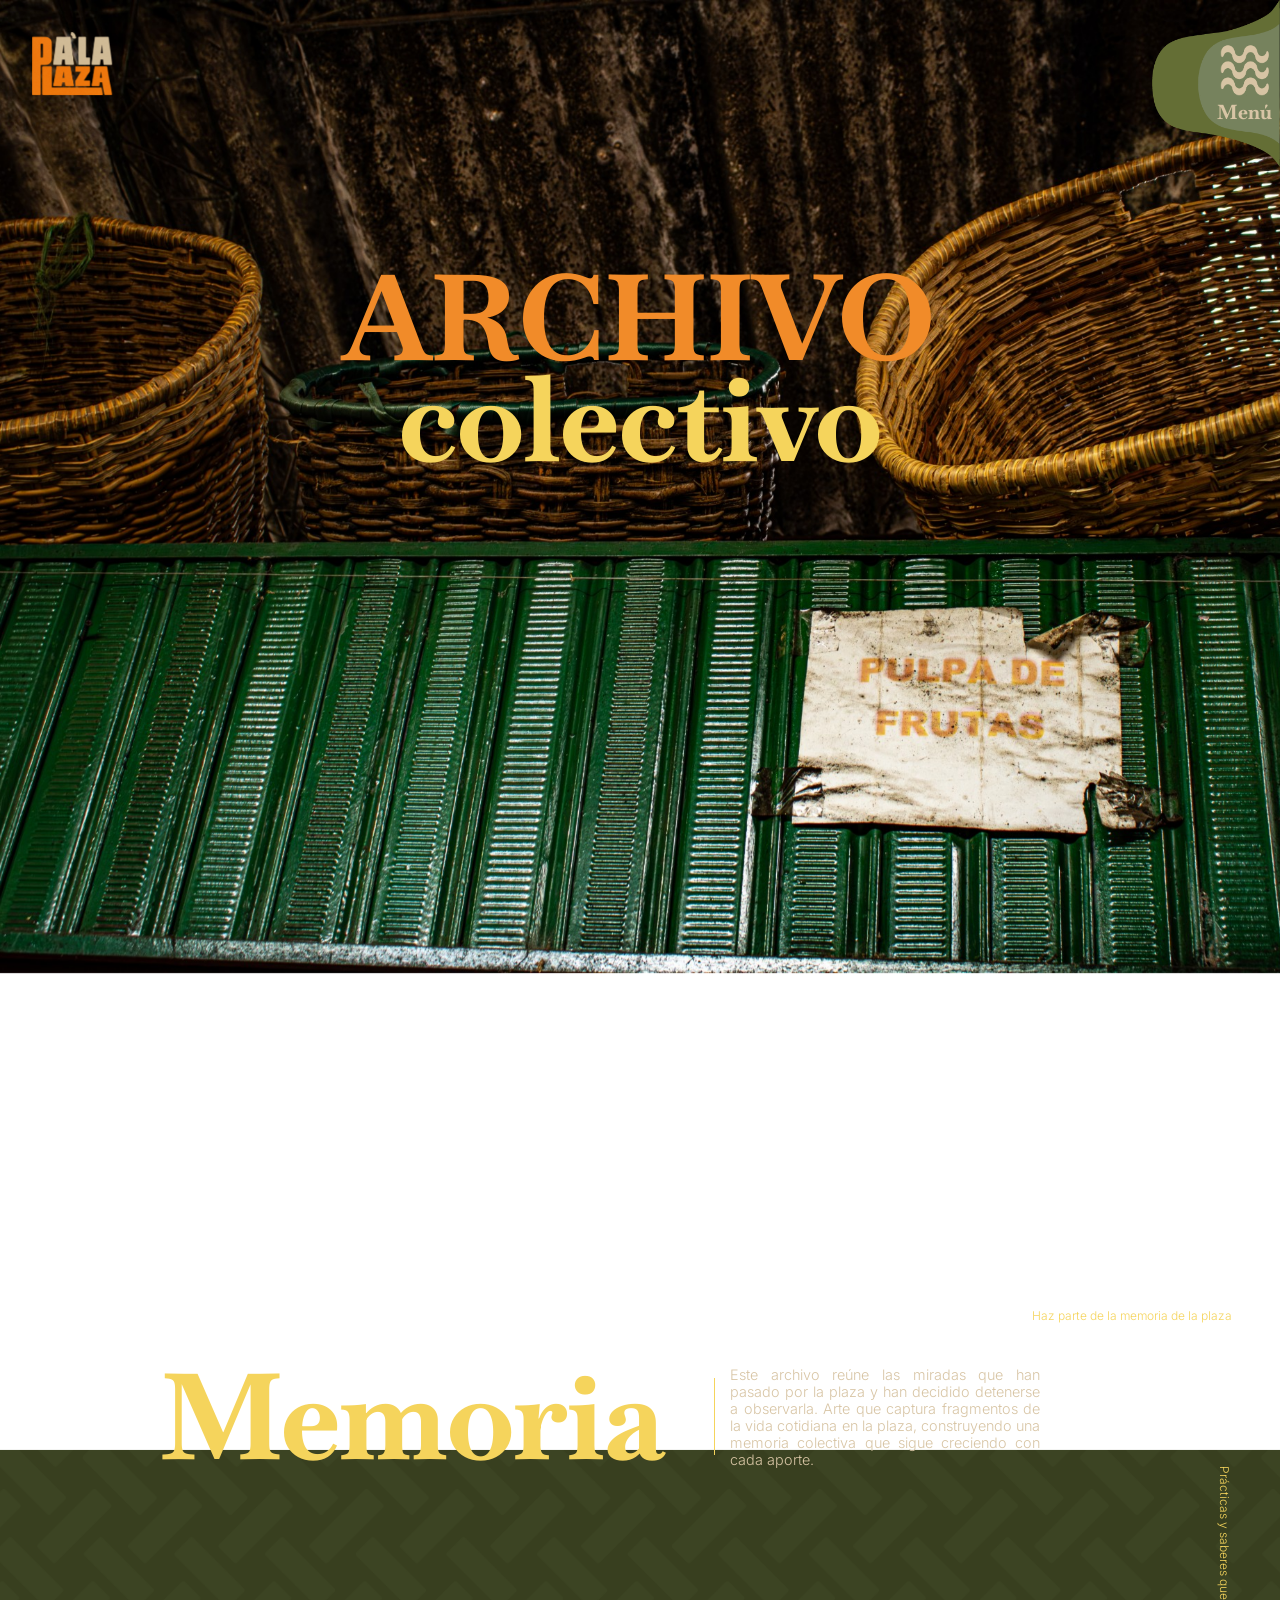
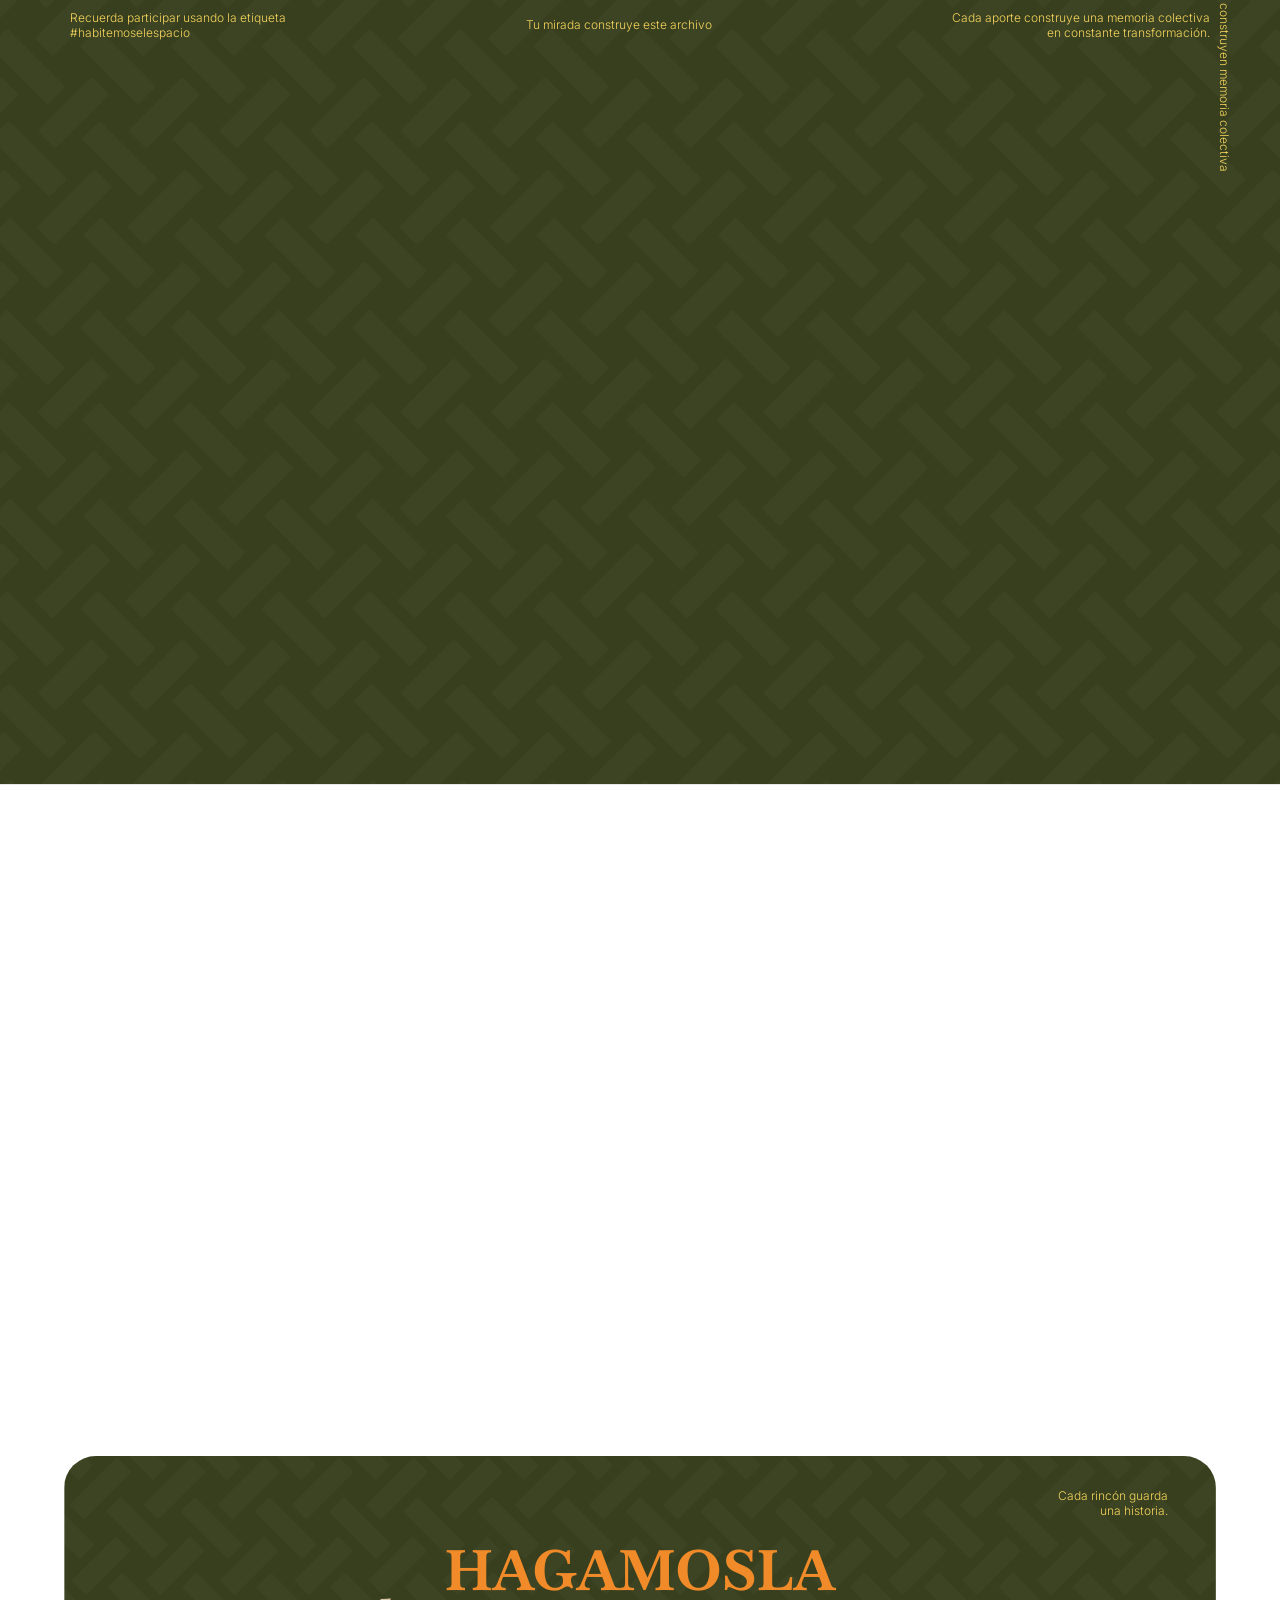
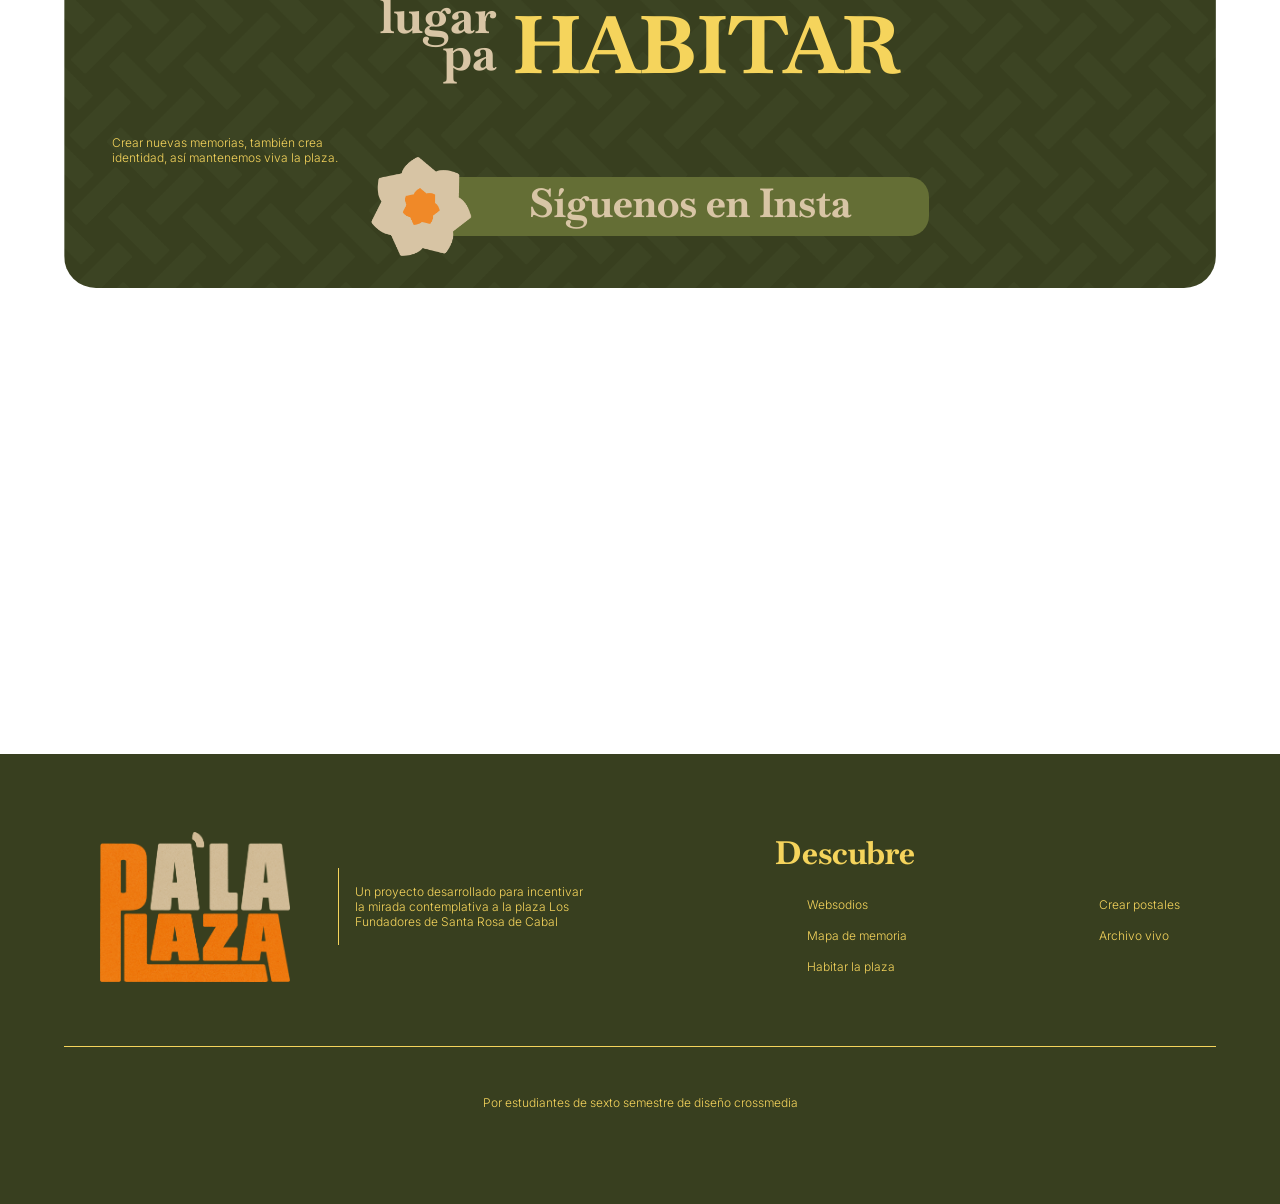
==== archivovivo.html @ c4096259 "Fead: creación interna archivo vivo. + desarrollo de css con responsive completo e interactividad de" ====
<!DOCTYPE html>
<html lang="en">
<head>
    <meta charset="UTF-8">
    <meta name="viewport" content="width=device-width, initial-scale=1.0">
    <title>Pa'la plaza</title>
    <link rel="stylesheet" href="style.css">
    <link rel="stylesheet" href="responsive.css">
</head>
<body>
    <div class="menu-container">
        <div class="menu">  <!-- Botón menu -->
            <button onclick="abrirMenu()" baskerville= "Menú">
                <div class="menu-fondo">
                    <img src="IMG/MENÚ.png" alt="">
                </div>
                <div class="menu-arriba">
                    <img src="IMG/HONDAS.png" alt="menu">
                    <span>Menú</span>
                </div>
            </button>
        </div>
        <a href="index.html" class="logo-fijo">
            <img src="IMG/LOGO.png" alt="Logo Pa'la plaza" width="80PX">
        </a>
    </div>
    <header id="header">  <!-- Oculto -->
        <a href="index.html" class="logo-fijo logo-menu">
            <img src="IMG/LOGO.png" alt="Logo Pa'la plaza" width="80px">
        </a> 
        <div class="menu">  <!-- Botón menú cerrar -->
            <button onclick="cerrarMenu()" baskerville= "Cerrar">
                <div class="menu-fondo">
                    <img src="IMG/MENÚ.png" alt="">
                </div>
                <div class="menu-arriba">
                    <img src="IMG/HONDAS.png" alt="menu">
                    <span>Cerrar</span>
                </div>
            </button>
        </div>
        <div class="contenido-menu">
            <div class="texto-apoyo-horizontal" id="xresponsive">
                <h2>Espacio vivo</h2>
                <h2>Rituales que construyen comunidad</h2>
                <h2>Lugar de encuentro</h2>
            </div>
            <div class="menu-cuerpo">
                <div class="texto-apoyo-vertical-izquierda">
                        <h2>Relaciones que van más allá de un intrecambio comercial</h2>
                </div>
                <div class="titulo-secundario">
                    <h1>Descubre</h1>
                    <div class="subtitulo-lineas">
                        <hr>
                        <h2>La plaza</h2>
                        <hr>
                    </div>
                </div>
                <div class="linea-vertical"></div>
                <div class="menu-nav">
                    <nav>
                        <ul>
                            <li><a href="websodios.html">Websodios</a></li>
                            <li><a href="mapamemoria.html">Mapa de memoria</a></li>
                            <li><a href="habitar.html">Habitar la plaza</a></li>
                            <li><a href="postales.html">Postales</a></li>
                            <li><a href="archivovivo.html">Archivo vivo</a></li>
                        </ul>
                    </nav>
                </div>
            </div>
            <div class="texto-apoyo-horizontal">
                <h2>Miradas</h2>
                <h2 id="xresponsive">Historias que habitan la plaza</h2>
                <h2>Archivo colectivo</h2>
            </div>
        </div>
        
    </header>

    <div class="hero-container-internas">
            
        <div class="parallax-intro-archivo">
            <div class="capaArchivo capaA1"></div>
            <div class="capaArchivo capaA2"></div>
            <div class="capaArchivo capaA3"></div>
            <div class="capaArchivo capaA4"></div>
        </div>
        <div class="hero">
            <section class="intro-interna">
                <div class="titulo-principal">
                    <div class="txt-principal-intro">
                        <h1 id="naranja">ARCHIVO</h1>
                    </div>
                    <div class="txt-apoyo-intro-interna">
                        <div class="txt-medio-intro-internas">
                            <h1 id="amarillo">colectivo</h1>
                        </div>
                    </div>  
                </div>
               <h2 class="centrado" id="xpc">Habitar la plaza es aprender a reconocerla,<br> explorarla y hacerla propia.</h2>
        
            </section>
        </div>
    </div>

    <section class="contenido-archivovivo">
        <div class="texto-apoyo-horizontal-der"> 
            <h2 class="alinear-der" id="xresponsive">Haz parte de la memoria de la plaza</h2>
        </div>

        <div class="texto-apoyo-vertical-derecha" id="xresponsive">
            <h2>Prácticas y saberes que construyen memoria colectiva</h2>
        </div>
        <div class="titulo-secundario" id="xpc">
            <h1>Memoria</h1>
            <div class="subtitulo-lineas">
                <hr>
                <h2>colectiva</h2>
                <hr>
            </div>

            <div class="text-intro" id="xpc">
                <p>Este archivo reúne las miradas que han pasado por la plaza y han decidido detenerse a observarla. Arte que captura fragmentos de la vida cotidiana en la plaza, construyendo una memoria colectiva que sigue creciendo con cada aporte.</p>
            </div>
        </div>

        <div class="titulo-version-horizontal-iz" id="xresponsive">
            <h1 id="amarillo">Memoria</h1>
            <div class="linea-vertical-footer"></div>
            <p>Este archivo reúne las miradas que han pasado por la plaza y han decidido detenerse a observarla. Arte que captura fragmentos de la vida cotidiana en la plaza, construyendo una memoria colectiva que sigue creciendo con cada aporte.</p>
        </div>
        
        <div class="contenedor-feed">
             <!-- Elfsight Instagram Feed | Untitled Instagram Feed -->
        <script src="https://elfsightcdn.com/platform.js" async></script>
        <div class="elfsight-app-76f5132c-d6d7-4001-a7c1-a679b89f4ffc" data-elfsight-app-lazy></div>
        </div>
       

    

        <div class="texto-apoyo-horizontal">
            <h2 class="alinear-iz" id="xresponsive">Recuerda participar usando la etiqueta<br>#habitemoselespacio</h2>
            <h2 class="alinear-centro">Tu mirada construye este archivo</h2>
            <h2 class="alinear-der" id="xresponsive">Cada aporte construye una memoria colectiva<br>en constante transformación.</h2>
        </div>
    </section>

    
    <div class="container container-cta-internas">
        <div class="capa-cta-archivo"></div>
        
        <section class="CTA">
            
                <div class="texto-apoyo-horizontal-frases-der" id="xresponsive">
                    <h2 class="alinear-der">Cada rincón guarda<br>una historia.</h2>
                </div>
                <div class="titulo-cta">
                    <div class="txt-principal">
                        <h4>HAGAMOSLA</h4>
                    </div>
                    <div class="txt-apoyo">
                        <div class="txt-apoyo-vertical">
                            <h6 class="txt-apoyo1">lugar</h6>
                            <h6 class="txt-apoyo2">pa</h6>
                        </div>
                        <div class="txt-final">
                            <h3>HABITAR</h3>
                        </div>
                    </div>
                </div>
                <div class="texto-apoyo-horizontal-frases-iz" id="xresponsive">
                    <h2 class="alinear-iz">Crear nuevas memorias, también crea<br>identidad, así mantenemos viva la plaza.</h2>
                </div>
                <a href="https://www.instagram.com/pa_la_plaza/" class="boton">
                    <img src="IMG/FLOR.png" alt="flor" width="100px">
                    <div class="txt-boton">
                        <span>Síguenos en Insta</span>
                    </div>
                </a>
            
        </section>
       <!--  <div class="frase">
            <span>“Somos una familia”</span>
        </div>  -->
    </div>
</div>
<script src="funciones.js"></script>
</body>
<footer>
    <div class="contenido-footer">
        <div class="resumen">
            <img src="IMG/LOGO.png" alt="logo pa'la plaza" width="190px">
            <div class="linea-vertical-footer"></div>
            <h2>Un proyecto desarrollado para incentivar<br>la mirada contemplativa a la plaza Los<br>Fundadores de Santa Rosa de Cabal</h2>
        </div>
        <div class="footer-nav">
            <div class="footer-nav-titulo"> Descubre</div>
            <div class="footer-nav-columnas">
                <div>
                    <a href="websodios.html">Websodios</a>
                    <a href="mapamemoria.html">Mapa de memoria</a>
                    <a href="habitar.html">Habitar la plaza</a>
                </div>
                <div>
                    <a href="postales.html">Crear postales</a>
                    <a href="archivovivo.html">Archivo vivo</a>
                </div>
            </div>
        </div>
    </div>
    <hr id="linea-footer">
    <div class="creditos">
        <h2>Por estudiantes de sexto semestre de diseño crossmedia</h2>
    </div>
</footer>
</html>
---- style.css ----
@import url('https://fonts.googleapis.com/css2?family=Baskervville:ital,wght@0,400..700;1,400..700&display=swap');
@import url('https://fonts.googleapis.com/css2?family=Inter:ital,opsz,wght@0,14..32,100..900;1,14..32,100..900&display=swap');
* {
  box-sizing: border-box;
    margin: 0;
  padding: 0;
}
html, body {
  min-height: 100%;
  width: 100%;
  overflow-x: hidden;
}
img {
  max-width: 100%;
  height: auto;
  display: block;
}
:root{
    /*paleta colores*/
    --verde-pino: #1e3a25;
    --verde-militar: #383f1f;
    --verde-oliva-oscuro: #646e35;
    --verde-oliva-medio: #76825d;
    --verde-oliva-claro: #8d9e6e;
    --cafe: #6c3f2f;
    --crema: #d8c5a5;
    --blanco-hueso: #f1f0ec;
    --amarillo: #f5d45c;
    --naranja: #f18b29;
    --blanco: #ffffff;
    /*colores textos*/
    --color-texto-parrafos: var(--crema);
    --color-texto-apoyo: var(--amarillo);
    --color-texto-frases: var(--crema);
    --color-titulo-principales: var(--amarillo);
    --color-titulo-acento1: var(--naranja);
    --color-titulo-acento2: var(--amarillo);
    --color-titulo-acento3: var(--crema);
    /*colores fondos*/
    --fondo1: var(--verde-militar);
    --fondo2: var(--verde-oliva-oscuro);
    /*tamaño fuentes*/
    --tamaño-xxs:0.75rem; /*12*/
    --tamaño-xs:0.9rem; /*16*/
    --tamaño-s: 2.5rem; /*40*/
    --tamaño-m: 3rem;/*48*/
    --tamaño-l: 3.5rem; /**64*/
    --tamaño-xl: 5rem;/*80*/
    --tamaño-xxl: 7.5rem; /*120*/

    --tamaño-titulos-principales: var(--tamaño-xxl);
    --tamaño-titulos-acento1: var(--tamaño-xl);
    --tamaño-titulos-acento2: var(--tamaño-l);
    --tamaño-titulos-acento3: var(--tamaño-m);
    --tamaño-parrafos: var(--tamaño-xs);
    --tamaño-texto-apoyo: var(--tamaño-xxs);
    --tamaño-botones: var(--tamaño-s);
    --tamaño-menu: var(--tamaño-l);
    --tamaño-frases: var(--tamaño-xl);

    /*tamaño bordes*/
    --borde-s: 10px ;
    --borde-m: 20px ;
    --borde-l: 40px ;

    --fuente-titulos: baskervville, serif;
    --fuente-secundarios:inter, sans-serif;
    --fuente-parrafos: inter, sans-serif;

    --espaciado-texto-apoyo: 15%;
}

/* DISEÑO BOTON MENÚ*/
.menu {
  position: fixed;
  top:0;
  right: 0;
  z-index: 900;
  display: flex;
  justify-content: left;
}

.menu-arriba {
  display: flex;
  flex-direction: column;
  justify-content: center;
  align-items: center;
  position: absolute;
  z-index: 10;
  position: absolute;
  top: 50%;
  left: 50%;
  transform: translate(-5%, -48%);
}
.menu-arriba img{
  width: 75%;
  height: auto;
  margin-bottom: 4px; 
}
span{
  font-family: var(--fuente-titulos);
  font-weight: bold;
  font-size: 1.25rem;
  color: var(--crema);
}

.menu button {
  position: relative; 
  display: inline-block;
  padding: 0;
  border: none;
  background: none;
  cursor: pointer;
}

.menu-fondo img {
  display: block;
  width: 8rem; 
  height: auto;
}

/*diseño tipografías*/
h1{
  font-family: var(--fuente-titulos);
  font-size: var(--tamaño-titulos-principales);
}
h2{
  font-family: var(--fuente-parrafos);
  font-size: var(--tamaño-texto-apoyo);
  letter-spacing: var(--espaciado-texto-apoyo);
  font-weight: 300;
  color:var(--amarillo);
}
h3{
  font-family: var(--fuente-titulos);
  font-size: var(--tamaño-titulos-acento1);
  color: var(--color-titulo-acento2);
}
h4{
  font-family: var(--fuente-titulos);
  font-size: var(--tamaño-titulos-acento2);
  color: var(--color-titulo-acento2);
}
h5{
  font-family: var(--fuente-titulos);
  font-size: var(--tamaño-titulos-acento2);
  color: var(--color-titulo-acento3);
}
h6{
  font-family: var(--fuente-titulos);
  font-size: var(--tamaño-titulos-acento3);
  color: var(--color-titulo-acento3);
}
p{
  font-family: var(--fuente-parrafos);
  font-size: var(--tamaño-parrafos);
  color: var(--color-texto-parrafos);
  font-weight: 300;
  text-align: justify;
}

/*DISEÑÓ contenido menú*/

.contenido-menu{
  display: flex;
  flex-direction: column; 
  height: 100vh;
  justify-content: space-between;
  background-image: url(IMG/FONDOMENÚ.png);
  background-size: cover;
  background-position: center;

}

.texto-apoyo-horizontal{
    display: flex;
    flex-direction: row;
    justify-content: space-evenly;
    align-items: center;
    text-align: center;
    padding: 3rem 1rem;
    font-family: var(--fuente-parrafos);
    font-size: var(--tamaño-texto-apoyo);
    letter-spacing: var(--espaciado-texto-apoyo);
    color:var(--amarillo);
    height: 15%;
    gap: 15rem;
}
.menu-cuerpo{
  display: flex;
  flex-direction: row;
  align-items: center;
  margin-left: 6rem;
  height: 70%;

}
.texto-apoyo-vertical-izquierda{
  position: absolute; 
  left: 3rem;
  top: 50%;
  transform: rotate(-90deg) translate(-70%, 0);
  transform-origin: left top;
  white-space: nowrap;
  gap: 6rem;
  display: flex;
  flex-direction: row;
} 

.titulo-secundario{
  display: flex;
  flex-direction: column;
  align-items: center;
  gap: 1rem;
  margin: 0 6rem;
}
.titulo-secundario h1{
  color: var(--color-titulo-acento1);
}
.subtitulo-lineas{
  display: flex;
  flex-direction: row;
  align-items: center;
  gap: 1rem;
}
hr{
  border: none;
  border-top: 0.5px solid var(--amarillo);
   width: 50px;
}
.linea-vertical {
  width: 0.5px;
  height: 55vh;
  background-color: var(--amarillo);
}
.menu-nav{
  display: flex;
  flex-direction: column;
}
.menu-nav a{
  font-family: var(--fuente-titulos);
  font-size: var(--tamaño-menu);
  color: var(--color-titulo-acento3);
  text-decoration: none;
  list-style: none;
  font-weight: bold;
 display: flex;
  gap: 2rem;
  margin-left: 2rem;
}
.menu-nav ul{
  list-style: none;
  padding-left: 0;
}

header {
  position: fixed; 
  top: 0;
  left: 0;
  width: 100%;
  height: 100vh;

  opacity: 0;
  pointer-events: none; 

  transition: opacity 0.4s ease;
  z-index: 1000;
}
header.abierto {
  opacity: 1;
  pointer-events: auto;
}


/*Diseño intro*/
.hero-container{
  position: relative;
  overflow: hidden;
  height: 250vh;
  padding-bottom: 30rem;
}

.hero {
  position: relative;
  z-index: 10;
}
.intro{
  z-index: 10;
}

.hero-intro {
  display: flex;
  flex-direction: column;
  justify-content: center;
  align-items: center;
  gap: 2rem;
  margin-top: 13rem;
  
}
.intro{
  display: flex;
  flex-direction: column;
  align-items: center;
  justify-content: center;
  background-image: url(IMG/FONDO-INTRO.png);
  background-size: cover;
  background-repeat: no-repeat;
  position: relative;
  width: 58%;
  height: 97vh;
  margin-left: auto;
  margin-top: 18rem;
  margin-right: 0;
  gap: 1rem;
  padding-top: 6rem;
  z-index: 20;
}
.titulo-secundario h1{
  color: var(--color-titulo-acento2);
}
.titulo-secundario{
  display: flex;
  flex-direction: column;
  align-items: center;
  gap: 2rem;

}
.text-intro{
  padding: 2rem 11rem;
}


/*Diseño historia*/
.historia{
  display: flex;
  flex-direction: row;
  background-image: url(IMG/FONDO-DEGRADADO.png);
  background-size: cover;
  background-position: center;
  height: 120vh;
  position: relative;
  margin-top: -325px;
  justify-content: center;
  align-items: center;
  z-index: 50;
}
.apartado-imagen{
  display: flex;
  flex-direction: row;
  align-items: center;
  justify-content: center;
  gap: 2rem;
  width: 40%;
  padding: 1rem;
}
.texto-apoyo-vertical-izquierda-historia{
  position: absolute; 
  left: 3rem;
  top: 40%;
  transform: rotate(-90deg) translate(-70%, 0);
  transform-origin: left top;
  white-space: nowrap;
  gap: 10rem;
  display: flex;
  flex-direction: row;
} 
.imagen-texto{
  display: flex;
  flex-direction: column;
  align-items: center;
  justify-content: center;
}
.alinear-iz{
  text-align: left;

}
.alinear-der{
  text-align: right;

}
.img_scroll img{
  margin-top: 5rem;
  border-radius: var(--borde-s);
}
.apartado-historia{
  display: flex;
  flex-direction: column;
  align-items: center;
  justify-content: center;
  gap: 3rem;
  width: 50%;
  padding:  2rem;
}
.titulo-secundario-historia{
  display: flex;
  flex-direction: column;
  align-items: center;
  gap: 0.5rem;
}
.titulo-secundario-historia h1{
  color: var(--color-titulo-acento2);
}
.text-historia{
  padding: 0 3rem;
}

/*diseño cierre cta*/

.container{
  display: flex;
  flex-direction: column;
  width: 100%;
  height: 180vh;
  justify-content: center;
  align-items: center;
  gap: 6rem;
  position: relative; 
  margin-top: -240px;
  background-repeat: no-repeat;
  position: relative;
  overflow: hidden;
}

.frase{
  display: flex;
  justify-content: center; 
  position: absolute;
  left: 0;
  top: 26%;
  background-color: rgba(100, 110, 53, 0.56);
  width: 60%;
  height: 8%;
  border-radius: 0  var(--borde-m) var(--borde-m) 0;
  z-index: 10;
}
.frase span{
  font-family: var(--fuente-titulos);
  font-size: var(--tamaño-frases);
  color: var(--color-texto-frases);
}


.CTA {
    display: flex;
    flex-direction: column;
    align-items: center;
    background-image: url(IMG/FONO-CTA.png);
    border-radius: 2rem;
    background-size: cover;
    width: 90%;
    height: 48vh;
    margin-top: 20%;
    z-index: 10;
    background-position-y: 87%;
}

.titulo-cta{
  display: flex;
  flex-direction: column;
  justify-content: center;
  align-items: center;
  position: relative;
  top: 1rem;
}
.txt-principal h4{
  display: flex;
  justify-content: center;
  color: var(--color-titulo-acento1);
}
.txt-apoyo{
  display: flex;
  flex-direction: row;
  justify-content: center;
 align-items: center;
  gap: 1rem;
  position: relative;
  top: -2rem;
  height: 9rem; 
}
.txt-apoyo-vertical{
  display: flex;
  justify-content: center;
  flex-direction: column;
  align-items: flex-end;
  position: relative;
}
.txt-apoyo1 {
  position: relative;
}

.txt-apoyo2 {
  position: relative;
  top: -25px; 
}
.txt-final {
  position: relative;
  top: -2px; 
}

.texto-apoyo-horizontal-frases-iz {
    display: flex;
    align-items: center;
    height: auto;
    width: 100%;
    padding: 0rem 3rem 2rem 3rem;
}
.texto-apoyo-horizontal-frases-der {
    display: flex;
    align-items: center;
    justify-content: flex-end;
    height: auto;
    width: 100%;
    padding: 2rem 3rem 0rem 3rem;
}
.txt-boton{
  
  display: flex;
  justify-content: center;
  align-items: baseline;
  flex-direction: row;
  background-color: var(--verde-oliva-oscuro);
  width: 53vh;
  height: 60%;
  border-radius: 0  var(--borde-m) var(--borde-m) 0;
}
.boton {
    display: flex;
    justify-content: center;
    align-items: center;
    flex-direction: row;
    transform: translateY(-2.5rem);
    text-decoration: none;
}
.boton img{
  transform: translateX(1.2rem);
  z-index: 99;
}
.boton span{
  font-family: var(--fuente-titulos);
  font-size: var(--tamaño-botones);
  color: var(--color-texto-frases);

}

/*Diseño footer*/

footer{
  background-color: var(--verde-militar);
  display: flex;
  flex-direction: column;
  align-items: center;
  justify-content: center;
  width: 100%;
  height: 50vh;
  gap: 2rem;
}
.contenido-footer{
  display: flex;
  flex-direction: row;
  justify-content: space-between;
  gap: 12rem;
 margin: 2rem 4rem 2rem 4rem;
}
.resumen{
  display: flex;
  flex-direction: row;
  align-items: center;
  justify-content: flex-start;
}
.linea-vertical-footer{
  width: 1px;
  height: 77px;
  background-color: var(--amarillo);
  margin: 0px 1rem 0rem 3rem;
}
.footer-nav{
  display: flex;
  flex-direction: column;
  gap: 1rem;
  justify-content: flex-start;
}
.footer-nav-titulo{
  font-family: var(--fuente-titulos);
  font-size: 2rem;
  font-weight: 700;
  color: var(--color-titulo-principales);
}

.footer-nav-columnas{
  display: flex;
  flex-direction: row;
  gap: 12rem;
  margin-left: 2rem;
}
.footer-nav-columnas div{
  display: flex;
  flex-direction: column;
  gap: 2 rem ;
}
.footer-nav-columnas div a{
  font-family: var(--fuente-parrafos);
  font-size: var(--tamaño-texto-apoyo);
  letter-spacing: var(--espaciado-texto-apoyo);
  font-weight: 300;
  color:var(--amarillo);
  text-decoration: none;
  list-style: none;
  gap: 1rem;
  padding: 0.5rem 0;
}
#linea-footer{
  border: none;
  border-top: 0.5px solid var(--amarillo);
   width: 90%;
}
.creditos{
  margin: 1rem 0px 3rem;
}

/* PARALLAX */
.parallax{
  position: absolute;
  inset: 0;
  height: 120%;
  z-index: 1;
}

.capa{
  position: absolute;
  top: 0;
  width: 100%;
  height: 100%;
  background-size: 130%;
  background-position: 65% 50%;
  background-repeat: no-repeat;
  will-change: transform;
}


.capa1{
  background-image:url(IMG/fondoParallax.jpg);

  z-index: 1;
}


.capa2{
  background-image:url(IMG/IMG-1.2.png);
  z-index: 2;
}

/* CAPA CERCANA */
.capa3{
  background-image:url(IMG/IMG-1.3.png);
  z-index: 3;
}
/*.capa4{
  background-image:url(IMG/IMG-1.1.png);
  z-index: 4;
}*/

/*parallax 2*/

.capa-cta{
  position: absolute;
  inset: 0;
  bottom: -50%; /*movimiento para arriba*/
  /*top: -30%; movimiento para abajo*/
 background-image: url(IMG/plaza.jpg);
  background-size: 150%;
  /*background-position: 55% 50%; movimiento para abajo*/
  background-position: 52% 69%; /*movimiento para arriba*/
  background-repeat: no-repeat;
  z-index: 1;
  will-change: transform;
}

/* Responsive adjustments 
@media (max-width: 980px) {
  .hero-container { min-height: 200vh; }
  .hero-intro { margin-top: 8rem; gap: 1.5rem; }
  .intro { width: min(95%, 800px); margin-top: 14rem; padding-top: 4rem; }
  .text-intro { padding: 2rem 2rem; }
  .texto-apoyo-horizontal { flex-wrap: wrap; gap: 1.5rem; padding: 2rem 1rem; }
  .historia { flex-direction: column; height: auto; margin-top: 2rem; padding: 2rem 1rem; }
  .apartado-imagen, .apartado-historia { width: 100%; }
  .frase { width: 90%; top: 20%; left: 5%; }
  .CTA { height: auto; padding: 6rem 2rem; margin-top: 18rem; }
}

@media (max-width: 680px) {
  .hero-intro img { width: 220px; }
  .titulo-secundario h1 { font-size: 3rem; }
  .texto-apoyo-horizontal,
  .texto-apoyo-horizontal-frases-iz,
  .texto-apoyo-horizontal-frases-der { flex-direction: column; align-items: center; text-align: center; gap: 1rem; }
  .texto-apoyo-horizontal { padding: 1.5rem 1rem; }
  .frase { width: 95%; top: 18%; left: 2.5%; }
  .boton { flex-direction: column; gap: 1rem; }
  .txt-boton { width: 100%; max-width: 340px; height: auto; padding: 1rem; }
  .footer-nav-columnas { flex-direction: column; gap: 2rem; margin-left: 0; }
  .contenido-footer { flex-direction: column; gap: 2rem; margin: 2rem 1rem; }
}*/

/*--------------------------------------------------------------------
style-interna webssodios*/

.menu-container{
  position: fixed;
  z-index: 900;
  display: flex;
  justify-content: space-between;
}
.logo-fijo{
  margin: 2rem;
}
.logo-menu{
  position: fixed;
  z-index: 1100;
}
.hero-container-internas{
   position: relative;
  overflow: hidden;
  height: 140vh;
}

.intro-internaw {
  display: flex;
  flex-direction: column;
  justify-content: center;
  align-items: center;
  margin-top: 15rem;
  transform:translateX(-18%);
}

.titulo-principal{
  display: flex;
  flex-direction: column;
}
.txt-principal-intro h1{ 
  color: var(--color-titulo-principales);
}
.txt-apoyo-intro{
   position: relative;
  display: flex;
  flex-direction: row;
  justify-content: center;
  align-items: center;
  gap: 1rem;
  transform: translateY(-54px);
  margin-left: 7%;
  margin-bottom: -2%;
}
.txt-rotado-vertical-intro{
  position: absolute;
  transform: rotate(-90deg);
  left: -60px;
  top: 31%;
  transform-origin: center;
}
.txt-medio-intro h1{
  display: flex;
  justify-content: center;
  color: var(--color-titulo-acento1);
}
.txt-apoyo-iz-intro{
  display: flex;
  flex-direction: column;
  align-items: flex-start;
  justify-content: center;
}
.txt-apoyo-iz-intro h6{
  left: -0.8rem;
  transform: translatey(12px);
}
.txt-apoyo-iz-intro h5{
  color: var(--color-titulo-acento2);
}

/* contenido websodios*/
.websodios{
  display: flex;
  flex-direction: column;
  justify-content: center;
  background-image: url(IMG/FONDO-LINEA.png);
  background-position: 0 50%;
  height: 100vh;
  position: relative;
   z-index: 800;
}
.titulo-version-horizontal{
  display: flex;
  flex-direction: row;
  align-items: center;
  margin: 2rem 10rem;
  justify-content: center;
}
.titulo-version-horizontal h1{
color: var(--color-titulo-principales);
}
.color-web {
  color: var(--color-titulo-acento3);
  font-family: var(--fuente-titulos);
  font-size: var(--tamaño-titulos-principales); 
}
/*contenedor de websodios*/

.contenedor-videos{
  display: flex;
  flex-direction: row;
  overflow-x: auto;
  overflow-y: hidden;
  gap: 2rem;
  padding: 1rem 4rem;
  margin-left: 4rem;
  scroll-snap-type: x mandatory;
  scrollbar-width: none;
  scroll-behavior: smooth;
  
}
video{
  display:flex;
  width: 400px;
  width: 100%;
  display: block;
}
.episodio{
  height: 24rem;
  width: auto;
  display: flex;
  flex-direction: row;
  position: relative;
  overflow: hidden;
  width: fit-content;
  position: relative;

  flex: 0 0 48%;

  overflow: hidden;

  scroll-snap-align: start;

  border-radius: var(--borde-s);
  transition: transform 0.4s ease;
}
.episodio:hover{
  transform: scale(1.02);
}

.info-episodio-icon{
  width: 45px;
  height: auto;
  position: absolute;
  top: 10px;
  left: -3px;
  z-index: 10;
  display: flex;
  justify-content: center;
  align-items: center;
}

.icono-info{
  font-size: var(--tamaño-l);
  cursor: pointer;
}

/* PANEL OCULTO */
.info-episodio{
  position: absolute;
  inset: 0;

  display: flex;
  flex-direction: column;
  justify-content: center;
  align-items: center;

  background-image: url(IMG/FONDOMENÚ.png);
  background-position: center;
  width: 90%;

  opacity: 0;
  transition: opacity 0.4s ease;

  padding: 0rem 2rem;
}
.info-episodio h6{
 display: flex;
  margin: 1rem 0; 
  transform: translateY(20%);
}
.info-episodio .texto-apoyo-horizontal{
 transform: translateY(10%); 
}
.texto-intro-websodios{
  display: flex;
  margin: 3rem 2rem 0rem;
}

/* APARECE AL HACER HOVER */
.info-episodio-icon:hover + .info-episodio{
  opacity: 1;
}

/*Parallax intro*/
.parallax-intro-websodios{
  position: absolute;
  inset: 0;
  height: 100%;
  z-index: 1;
}
.capaw{
  position: absolute;
  left: -10;
  width: 100%;
  height: 130%;
  background-size: 135%;
  background-position: 20% 60%;
  background-repeat: no-repeat;
  will-change: transform;
}
.capaw1{
  background-image: url(IMG/INTROW.jpg);
  z-index: 1;
}
.capaw2{
  background-image: url(IMG/Bolsa.png);
  z-index: 2;
}
.capaw3{
  background-image: url(IMG/Señal.png);
  z-index: 3;
}
.capaw4{
  background-image: url(IMG/Persona.png);
  z-index: 4;
}

/*parallax cta*/

.capa-cta-websodios{
  position: absolute;
  inset: 0;
  bottom: -50%; /*movimiento para arriba*/
  /*top: -30%; movimiento para abajo*/
  background-image: url(IMG/CTA2.jpg);
  background-size: 150%;
  /*background-position: 55% 50%; movimiento para abajo*/
  background-position: 34% 63%; /*movimiento para arriba*/
  background-repeat: no-repeat;
  z-index: 1;
  will-change: transform;
}

/*css interna mapa de memoria*/

.intro-interna{
  display: flex;
  flex-direction: column;
  justify-content: center;
  align-items: center;
  margin-top: 15rem;
}
.txt-apoyo-iz-intro h3{
  color: var(--color-titulo-acento3);

}
.txt-principal-intro{
    gap: 1rem;
    align-items: baseline;
}
#naranja{
   color: var(--color-titulo-acento1);
}
#amarillo{
  color: var(--color-titulo-acento2);
}
.txt-apoyo-intro-interna{
   position: relative;
  display: flex;
  flex-direction: row;
  justify-content: center;
  align-items: center;
  gap: 1rem;
  transform: translateY(-54px);
  margin-bottom: -2%;
}
#centrado{
  text-align: center;
}

.txt-medio-intro-internas{
  display: flex;
 justify-content: center;
}
/*contenido mapa*/
.mapa{
  display: flex;
  flex-direction: column;
  height: 130vh;
  position: relative;
  align-items: center;
   background-image: url(IMG/FONDOMENÚ.png);
   background-position: center;
   background-repeat: no-repeat;
   background-size: 130%;
   z-index: 100;
}
.texto-apoyo-horizontal-der{
  display: flex;
  align-items: center;
  justify-content: flex-end;
  width: 100%;
  padding: 3rem 3rem 1rem;
  }
  .texto-apoyo-horizontal-iz{
  display: flex;
  align-items: center;
  justify-content: flex-start;
  width: 100%;
  padding: 0rem 3rem 3rem;
  position: relative;
  }


.texto-apoyo-vertical-derecha{
  position: absolute;
  top: 32rem;
  right: 3rem;
  transform: rotate(90deg);
  transform-origin: top right;
  white-space: nowrap;
  display: flex;
  justify-content: center;
  align-items: center;
} 
.titulo-version-horizontal-iz h1{
  color: var(--color-titulo-acento1);
}
.titulo-version-horizontal-iz {
    display: flex;
    flex-direction: row;
    align-items: center;
    width: 100%;
    padding: 0rem 15rem 0rem 10rem;
    margin: 0rem;
    position: relative;
}
.img-mapa{
  margin-top: 2rem;
  width: 600px;
  height: auto;
  display: flex;
  justify-content: center;
}
.convenciones{
  display: flex;
  flex-direction: column;
  justify-content: flex-end;
  gap: 1rem;
  align-items: end;
  width: 100%;
  margin-right: 6rem;
  position: relative;
  transform: translateY(42px);
}
.convenciones-1{
  display: flex;
  flex-direction: row;
  align-items: center;
  justify-content: end;
  gap: 1rem;
}

/*puntos del mapa*/
.puntos-mapa{
  margin-top: 2rem;
  position: absolute;
 transition: transform 0.4s ease;
}

.punto{
  position: absolute;
  top: 14rem;
  left: -25rem;
}

/* BOTÓN GENERAL */
.icono-boton{
  position: absolute;
  width: 25px;
  z-index: 20;
  display: block;
  transition: transform 1s linear;
}
.icono-boton:hover{
  -webkit-transform: rotate(360deg);
  transform: rotate(360deg);
}
.puntos-mapa.mapa--card-open .icono-boton {
  opacity: 0;
  visibility: hidden;
  pointer-events: none;
}
.foto-mapa-1{
  top: 23.5rem;
  left: 28.5rem;
}
.foto-mapa-2{
  top: 26rem;
  left: 29.9rem;
}
.foto-mapa-3{
  top: 15.5rem;
  left: 34.5rem;
}
.foto-mapa-4{
  top: 24rem;
  left: 31rem;
}
.foto-mapa-5{
  top: 5.8rem;
  left: 37.5rem;
}
.foto-mapa-6{
  top: 2.8rem;
  left: 40.5rem;
}
.foto-mapa-7{
  top: 16.9rem;
  left: 27rem;
}
.foto-mapa-8{
  top: 17.8rem;
  left: 33.5rem;
}
.foto-mapa-9{
  top: 20rem;
  left: 28.5rem;
}
.foto-mapa-10{
  top: 16.9rem;
  left: 8.5rem;
}
.foto-mapa-11{
  top: 18.8rem;
  left: 11rem;
}
.foto-mapa-12{
  top: 17.8rem;
  left: 31rem;
}
.foto-mapa-13{
  top: 5.4rem;
  left: 23rem;
}
.foto-mapa-14{
 top: 5.4rem;
  left: 27rem;
}
.foto-mapa-15{
  top: 17.8rem;
  left: 23rem;
}
.foto-mapa-16{
  top: 13rem;
  left: 37.5rem;
}
.foto-mapa-17{
  top: 20.5rem;
  left: 34.5rem;
}
.foto-mapa-18{
  top: 26.5rem;
  left: 23rem;
}
.foto-mapa-19{
  top: 19rem;
  left: 43rem;
}
.foto-mapa-a{
  top: 15.5rem;
  left: 37.5rem;
}

.foto-mapa-b{
  top: 0.8rem;
  left: 42rem;
}
.foto-mapa-c{
  top: 14rem;
  left: 23rem;
}
.foto-mapa-d{
  top: 21.8rem;
  left: 24.2rem;
}
.foto-mapa-e{
  top: 16.9rem;
  left: 40.5rem;
}

/*ecard mapa*/
.card--hidden {
  position: absolute;
  top: 10%;      
  z-index: 1000;  
  opacity: 0;
  visibility: hidden;
  transform: scale(0.95);
  transition: opacity 400ms ease, transform 400ms ease, visibility 400ms;
}
.card--visible {
  opacity: 1;
  visibility: visible;
  transform: scale(1);
}

*,
*::before,
*::after {
  box-sizing: border-box;
}
.flow > * + * {
  margin-top: var(--flow-space, 1em);
}
.card {
  display: flex;
  place-items: center;
  background-image: url(IMG/Fondo2.png);
  width: 800px;
  height: 600px;
  overflow: hidden;
  border-radius: var(--borde-m);
  position: relative;
  justify-content: center;
}
/* ensure visible cards sit above other map elements */
.card.card--visible {
  z-index: 2000;
  pointer-events: auto;
}

.card {
  cursor: default;
}
.card__background {
  width: 95%;
  height: 95%;
  object-fit: cover;
  border-radius: var(--borde-m);
  transition: transform 500ms ease-in;
  transform-origin: center;
  will-change: transform;
}
/* make sure background image doesn't intercept pointer events */
.card__background {
  pointer-events: none;
}
.info-mapa-icon{
  position: relative;
}
.info-foto-mapa{
  position: absolute;
  inset: auto 0 0 0;
  width: 100%;
  height: 60%;
  display: flex;
  flex-direction: column;
  justify-content: flex-end;
  padding: 0.25rem 6.875rem;
  background: linear-gradient(
     180deg,
    rgba(56, 63, 31, 0) 0%,
    rgba(56, 63, 31, 0.35) 30%,
    rgba(56, 63, 31, 0.85) 80%,
    #383f1f 100%
    /*
    180deg,
    rgba(30, 58, 37, 0) 0%,
    rgba(30, 58, 37, 0.35) 20%,
    rgba(30, 58, 37, 0.85) 70%,
    #1e3a25 100%*/
  );
  transform: translateY(100%);
  transition: transform 500ms ease-out;
}

/* ensure cards only capture pointer when visible */
.card.card--hidden {
  pointer-events: none;
}
.card.card--visible {
  pointer-events: auto;
}

/* hover/focus rules that apply when card is visible (stronger specificity) */
.card.card--visible:hover .info-foto-mapa,
.card.card--visible:focus-within .info-foto-mapa {
  transform: translateY(0);
  transition: transform 400ms ease-in;
}

.card.card--visible:hover .card__background,
.card.card--visible:focus-within .card__background {
  transform: scale(1.5);
}
.info-foto-mapa-contenedor{
   --flow-space: -1rem;
    display: flex;
    flex-direction: column;
    align-items: center;
    gap: 2rem;
    padding: 0rem 2rem;
}
.info-foto-mapa-contenedor h6::after {
  content: "";
  position: absolute;
    display: flex;
    flex-direction: column;
    justify-content: center;
    align-items: center;
    padding: 0rem 2rem;
}
@media (any-hover: hover) and (any-pointer: fine) {
  .info-foto-mapa {
    transform: translateY(62%);
    transition: transform 400ms ease-out;
    transition-delay: 500ms;
  }
 
  .card__background {
    transition: transform 700ms ease-in;
  }
.info-foto-mapa-contenedor> :not(.info-foto-mapa-contenedor h6) {
    opacity: 0;
    transition: transform 500ms ease-out, opacity 500ms ease-out;
  }

  .card:hover .info-foto-mapa,
  .card:focus-within .info-foto-mapa {
    transform: translateY(0);
    transition: transform 500ms ease-in;
  }
 
  .card:hover .card__background,
  .card:focus-within .card__background {
    transform: scale(1.5);
  }
.card:hover .info-foto-mapa-contenedor  > :not(.info-foto-mapa-contenedor h6),
  .card:hover .card__button,
  .card:focus-within .info-foto-mapa-contenedor > :not(.info-foto-mapa-contenedor h6)
   {
    opacity: 1;
    transition: opacity 500ms ease-in;
    transition-delay: 500ms;
  }
  
}


/*parallax cta mapa*/
.capa-cta-mapa{
  position: absolute;
  inset: 0;
  bottom: -50%; /*movimiento para arriba*/
  /*top: -30%; movimiento para abajo*/
  background-image: url(img/Fondo-parallax-cta-mapa.jpg);
  background-size: 132%;
  background-position: 31% 68%;
  background-repeat: no-repeat;
  z-index: 1;
  will-change: transform;
}
/*Parallax intro mapa*/
.parallax-intro-mapa{
  position: absolute;
  inset: 0;
  height: 125%;
  z-index: 1;
}
.capam{
  position: absolute;
  left: -10;
  width: 100%;
  height: 130%;
  background-size: 105%;
  background-position: 91% 95%;
  background-repeat: no-repeat;
  will-change: transform;
}
.capam1{
  background-image: url(IMG/parallax-intro-mapa.jpg);
  z-index: 1;
}
.capam2{
  background-image: url(img/parallax-intro-mapa-hojas.png);
  z-index: 2;
}
.capam3{
  background-image: url(IMG/parallax-intro-mapa-racimo.png);
  z-index: 3;
}
.capam4{
  background-image: url(img/parallax-intro-mapa-platano.png);
  z-index: 4;
}

/*titulo hero habitar*/
.txt-apoyo-intro-h{
   position: relative;
  display: flex;
  flex-direction: row;
  justify-content: center;
  align-items: center;
  gap: 1rem;
  transform: translateY(-54px);
  margin-bottom: -2%;
}
.txt-principal-intro{ 
 display: flex;
 justify-content: center;
}
#xpc{
  display: none;
}
.centrado{
  text-align: center;
}
.contenedor-feed{
  padding-top: 2rem;
  width: 90%;
  display: flex;
  flex-direction: row;
  align-items: center;
  justify-content: center;
  gap: 2rem;
  position: relative;
}
.contenido-archivovivo{
  display: flex;
  flex-direction: column;
  height: 146vh;
  position: relative;
  align-items: center;
  background-image: url(IMG/FONDOMENÚ.png);
  background-position: center;
  background-repeat: no-repeat;
  background-size: 130%;
  z-index: 100;
}
/*Parallax intro archivo*/
.parallax-intro-archivo{
  position: absolute;
  inset: 0;
  height: 125%;
  z-index: 1;
}
.capaArchivo{
  position: absolute;
  left: -10;
  width: 100%;
  height: 130%;
  background-size: 114%;
  background-position: 2% 0%;
  background-repeat: no-repeat;
  will-change: transform;
}
.capaA1{
  background-image: url(IMG/Parallax-intro-archivo.jpg);
  z-index: 1;
}
.capaA2{
  background-image: url(img/parallax-intro-archivo-hojas.png);
  z-index: 2;
}
.capaA3{
  background-image: url(IMG/parallax-intro-archivo-racimo.png);
  z-index: 3;
}
.capaA4{
  background-image: url(img/parallax-intro-archivo-platano.png);
  z-index: 4;
}

/*parallax cta archivo*/
.capa-cta-archivo{
  position: absolute;
  inset: 0;
  bottom: -50%; 
  background-image: url(img/foto-mapa-13.jpg);
  background-size: 132%;
  background-position: 31% 68%;
  background-repeat: no-repeat;
  z-index: 1;
  will-change: transform;
}
---- responsive.css ----
@media (max-width:600px){

h1{
  font-size: 2.6rem;
}

h3{
  font-size: 2.4rem;
}
h4{
  font-size: 1.7rem;
  text-transform: capitalize;
}
h5{
  font-size: 2rem;
}
h6{
  font-size: 1.5rem;
}
  /* BOTÓN MENÚ */

  .menu-fondo img{
    width: 5rem;
  }

  .menu-arriba{
    transform: translate(-1%, -50%);
  }

  .menu-arriba img{
    width: 60%;
  }

  .menu-arriba span{
    font-size: 0.75rem;
  }


  /* CONTENIDO menú oculto */

  header {
  overflow: hidden;
}
  .contenido-menu{
   height: 55rem;
    justify-content: center;
    gap: 6rem;
    position: relative;
    top: -10%;
  }
  #xresponsive{
   display: none;
   }
  
  .menu-cuerpo{
    flex-direction: column;
    justify-content: center;
    align-items: center;
    margin-left: 0;
    height: auto;
    padding-top: 6rem;
    gap: 2rem;
  }
  .texto-apoyo-horizontal{
    justify-content: space-evenly;
    padding: 4rem 1rem 1rem;
    height: 20%;
    gap: 2rem;
}

  .texto-apoyo-vertical-izquierda{
   display: none;
  }

  .titulo-secundario{
    margin: 0;
    gap: 0.5rem;
  }
  .titulo-secundario h1{
    font-size: clamp(3rem, 10vw, 5rem);
    text-align: center;
  }

  .linea-vertical{
    display: none;
  }
  .menu-nav{
    width: 100%;
    align-items: center;
  }
  .menu-nav ul{
    display: flex;
    flex-direction: column;
    align-items: center;
    gap: 1rem;
  }
  .menu-nav a{
    margin-left: 0;
    font-size: clamp(1.5rem, 6vw, 2.5rem);
    text-align: center;
  }


  .subtitulo-lineas{
    gap: 0.5rem;
  }

  hr{
    width: 30px;
  }
/*hero*/
.hero-container{position: relative;
    overflow: hidden;
    height: fit-content;
    top: 0;
    left: 0;
    padding-bottom: 0;
}
.hero{
    position: relative;
    top: 0;
    left: 0;
    width: 100%;
    height: fit-content;
    object-fit: cover;
}

.parallax{
  position: absolute;
  top: 0;
  inset: 0;
  height: 120%;
  z-index: 1;
  overflow: hidden;
}
.capa{
    position: absolute;
    top: 0;
    min-height: 85vh;
    max-height: 100%;
    width: 100%;
    height: 100%;
    background-size: 180%;        
    background-position: 63% 0%;
    background-repeat: no-repeat;
    will-change: transform;

}
.hero-intro img{
    max-width: 180px;
}
.hero-intro h2{
    width: 50%;
    text-align: center;
}
.intro {
    background-size: 300%;
    background-repeat: no-repeat;
    background-position: 25% 0%;
    position: relative;
    width: 100%;
    padding-top: 6rem;
    height: 26rem;
    top: 1.8rem;
    gap: 1rem;
    z-index: 20;
}


.text-intro {
    padding: 1rem 3rem;
}
.text-historia {
    padding: 1rem 2rem;
}
.historia{
  z-index: 2;
  background-image: url(IMG/FONDO-LINEA.png);
  background-position: 15% 80%;
  background-size: 800%;
  background-repeat: no-repeat;
  flex-direction: column;
  justify-content: center;
  height: 52rem;
  gap: 1rem;
  top: 17rem;
}

.texto-apoyo-horizontal{
   padding: 1rem 1rem;
    height: fit-content;

}
.apartado-imagen{
  display: flex;
  flex-direction: row;
  align-items: center;
  justify-content: center;
  width: 100%;
  gap: 2rem;
  padding: 1rem;
  margin-top: -3rem;
  
}
.apartado-historia {
    display: flex;
    flex-direction: column;
    align-items: center;
    justify-content: center;
    gap: 1rem;
    width: 100%;
    padding: 0rem;
}

.texto-apoyo-vertical-izquierda-historia{
  display: none;
}
.imagen-texto{
  width: 100%;
}
.img_scroll{
  width: 100%;
  height: auto;
}
.container{
  z-index: 1;
  display: flex;
    flex-direction: column;
    width: 100%;
    height: 50rem;
    justify-content: center;
    align-items: center;
    gap: 6rem;
    margin-top: 0px;
    top:3rem;
    margin-bottom: -8rem;
    overflow: hidden;
}
.capa-cta {
  height: 45rem;
  background-size: 300%;
  background-position: 51% 80%;
  z-index: 1;
  will-change: transform;
  top: 23rem;
  overflow: hidden;
}
.frase{
  display: none;
}
.CTA { 
    background-image: url(IMG/FONO-CTA.png);
    border-radius: 1rem;
    background-size: 150%;
    width: 85%;
    height: 16vh;
    margin-top: 100px;
    z-index: 10;
}
  
.titulo-cta{
  display: flex;
  flex-direction: column;
  justify-content: center;
  align-items: center;
  position: relative;
  top: 1rem;
}
.txt-principal h4{
  display: flex;
  justify-content: center;
  color: var(--color-titulo-acento1);
}
.txt-apoyo{
  gap: 0.5rem;
  position: relative;
  top: -3rem;
  height: 9rem; 
}
.txt-apoyo-vertical{
  display: flex;
  justify-content: center;
  flex-direction: column;
  align-items: flex-end;
  position: relative;
}
.txt-apoyo1 {
  position: relative;
}

.txt-apoyo2 {
  position: relative;
  top: -14px; 
}
.txt-final {
  position: relative;
  top: -2px; 
}

.txt-boton{
  width: 10rem;
  height: 50%;
  transform: translatex(-0.5rem);
}
.boton {
    transform: translateY(-4.7rem);
    text-decoration: none;
}
.boton img{
  height: 50px;
  width: auto;
  transform: translateX(0.2rem);
  z-index: 99;
}
.boton span{
  transform: translatex(0.4rem);
  font-size: 1rem;
}

footer{
  position: relative;
  z-index: 2;
  width: 100%;
  height: 22rem;
  gap: 0rem;
  overflow: hidden;
}
.contenido-footer{
  gap: 1rem;
 margin: 5rem 3rem 3rem 3rem;
}
.resumen{
  display: none;
}
.linea-vertical-footer{
  display: none;
}
.footer-nav{
transform: translateX(-0.7rem);
  gap: 1rem;
  
}

.footer-nav-columnas{
  gap: 3rem;
  margin-left: 1.5rem;
}
.footer-nav-columnas div{
  gap: 2 rem ;
}

#linea-footer{

  border: none;
  border-top: 0.5px solid var(--amarillo);
   width: 90%;
}
.creditos h2{
  text-align: center;
  margin: 1rem;
}

/*interna websodios*/
.logo-fijo{
  margin: 1.5rem 1rem;
  width: 3.5rem;
}
.hero-container-internas{
  position: relative;
    overflow: hidden;
    top: 0;
    left: 0;
    padding-bottom: 0;
    overflow: hidden;
}
.parallax-intro-websodios{
  position: absolute;
  top: 0;
  inset: 0;
  height: 100%;
  z-index: 1;
  overflow: hidden;
}
.capaw {
    position: absolute;
    top: 0;
    height: cover;
    width: 100%;
    height: 100%;
    background-size: 180%;        
    background-position: 63% 0%;
    background-repeat: no-repeat;
    will-change: transform;
    overflow: hidden;

}
.intro-internaw {
  margin-top: 9rem;
  gap: 1rem;
  transform:translateX(0%);
  overflow: hidden;
}
.intro-internaw h2{
  padding: 0 3rem;
  text-align: center;
}
.txt-apoyo-intro{
  gap: 0.5rem;
  transform: translateY(-18px);
  margin-left: 1rem;
  margin-bottom: -2%;
}
.txt-rotado-vertical-intro{
  position: absolute;
  transform: rotate(-90deg);
  left: -1.7rem;
  top: 29%;
  transform-origin: center;
}
.txt-apoyo-iz-intro h6{
  position: relative;
  right: 0.4rem;
  font-size: 1.2rem;
  transform: translatey(0px);
}
.txt-apoyo-iz-intro {
  font-size: 1.2rem;
  transform: translatey(6px);
}
.txt-rotado-vertical-intro h6{
  font-size: 1.2rem;
}
.txt-apoyo-iz-intro h5{
  font-size: 1.5rem;
}
.websodios{
    background-repeat: no-repeat;
    position: relative;
    width: 100%;
    height: 35.5rem;
    top: 0;
    gap: 1rem;
    z-index: 20;
    overflow: hidden;
  gap: 1rem;
  top: -16rem;
}
.color-web{
  font-size: 2.6rem;
}
.titulo-version-horizontal{
  display: flex;
  flex-direction: row;
  align-items: center;
  margin: 2rem 10rem;
  justify-content: center;
}
.contenedor-videos{
  gap: 1rem;
  padding: 1rem 1rem;
  margin-left: 1rem;
}
.episodio{
    height: auto;
    width: 100%;
  flex: 0 0 100%;
}
video{
  display:flex;
  height: 10rem;
  width: auto;
  display: block;
}
.info-episodio-icon{
  width: 35px;
  top: 0.1px;
}
/* PANEL OCULTO */
.info-episodio{

  padding: 2rem 0.9rem;
}
.info-episodio h6{
  font-size: 1.8rem;
  line-height: 2rem;
 display: flex;
 text-align: center;
  margin:  0; 
  margin-top: 2rem;
  margin-bottom: 1rem;
  transform: translateY(0%);
}
.subtitulo-lineas h2 {
  text-align: center;
}
.texto-intro-websodios{
  display: none;
}
.alinear-centro{
  text-align: end;
}
.container-cta-internas{
  z-index: 1;
  display: flex;
    flex-direction: column;
    width: 100%;
    height: 68rem;
    justify-content: center;
    align-items: center;
    gap: 0rem;

    overflow: hidden;
    top: -38rem;
    margin-bottom: -54rem;
}
.capa-cta-websodios {
  height: cover;
  background-size: 300%;
  z-index: 1;
  will-change: transform;
  top: -18rem;
    background-position: 25% 58%;
    overflow: hidden;
}
#xpc {
  display: flex;
}

/*INTERNA MAPA*/
.parallax-intro-mapa{
  position: absolute;
  top: 0;
  inset: 0;
  height: 100%;
  z-index: 1;
  overflow: hidden;
}
.capam{
    position: absolute;
    top: 0;
    height: cover;
    width: 100%;
    height: 100%;
    background-size: 154%;        
    background-position: 60% 0%;
    background-repeat: no-repeat;
    will-change: transform;
    overflow: hidden;

}
.txt-medio-intro-internas{
  transform: translateY(2.5rem);
  align-items: center;
  justify-content: center;
}
.txt-principal-intro h3{
 transform: translatey(-6px);
 margin-left: -0.4rem;
}
.mapa{
  top: -20rem;
  height: 41rem;
  background-size: 400%;
  overflow: hidden;
  background-position-y: 1rem;
  gap: 1rem;
}
.img-mapa{
  margin-top: 1rem;
  width: 90%;
  height: auto;
}
.icono-boton{
  width: 28px;
}
.foto-mapa-2{
  top: 16rem;
  left: 26.6rem;
}
.foto-mapa-3{
  top: 11.5rem;
  left: 29rem;
}

.foto-mapa-6{
  top: 5.8rem;
  left: 31.5rem;
}
.foto-mapa-7{
  top: 12rem;
  left: 25.4rem;
}
.foto-mapa-11{
  top: 13rem;
  left: 18rem;
}
.foto-mapa-13{
  top: 6.4rem;
  left: 23rem;
}
.foto-mapa-d{
  top: 14rem;
  left: 24.2rem;
}
.foto-mapa-e{
  top: 12rem;
  left: 31.5rem;
}
.convenciones-1 img{
  width: 20px;
}
.convenciones{
    display: flex;
    flex-direction: row;
    justify-content: center;
    align-items: center;
    margin-right: 0rem;
}
.capa-cta-mapa {
  height: cover;
  background-size: 350%;
  z-index: 1;
  will-change: transform;
  top: -28rem;
    background-position: 58% 60%;
    overflow: hidden;
}
/*archivo vivo*/
.contenido-archivovivo{
  top: -20rem;
  height: 47rem;
  background-size: 455%;
  overflow: hidden;
  background-position-y: 1rem;
  gap: 1rem;
}
.contenedor-feed{
  top: -4rem;
  padding-top: -5rem;
  margin-bottom: -3rem;
}
/*INTERNA archivo*/
.parallax-intro-archivo{
  position: absolute;
  top: 0;
  inset: 0;
  height: 100%;
  z-index: 1;
  overflow: hidden;
}
.capaArchivo{
    position: absolute;
    top: 0;
    height: cover;
    width: 100%;
    height: 100%;
    background-size: 340%;        
    background-position: 16% 0%;
    background-repeat: no-repeat;
    will-change: transform;
    overflow: hidden;

}
.capa-cta-archivo {
  height: cover;
  background-size: 340%;
  z-index: 1;
  will-change: transform;
  top: -26rem;
    background-position: 75% 60%;
    overflow: hidden;
}
}
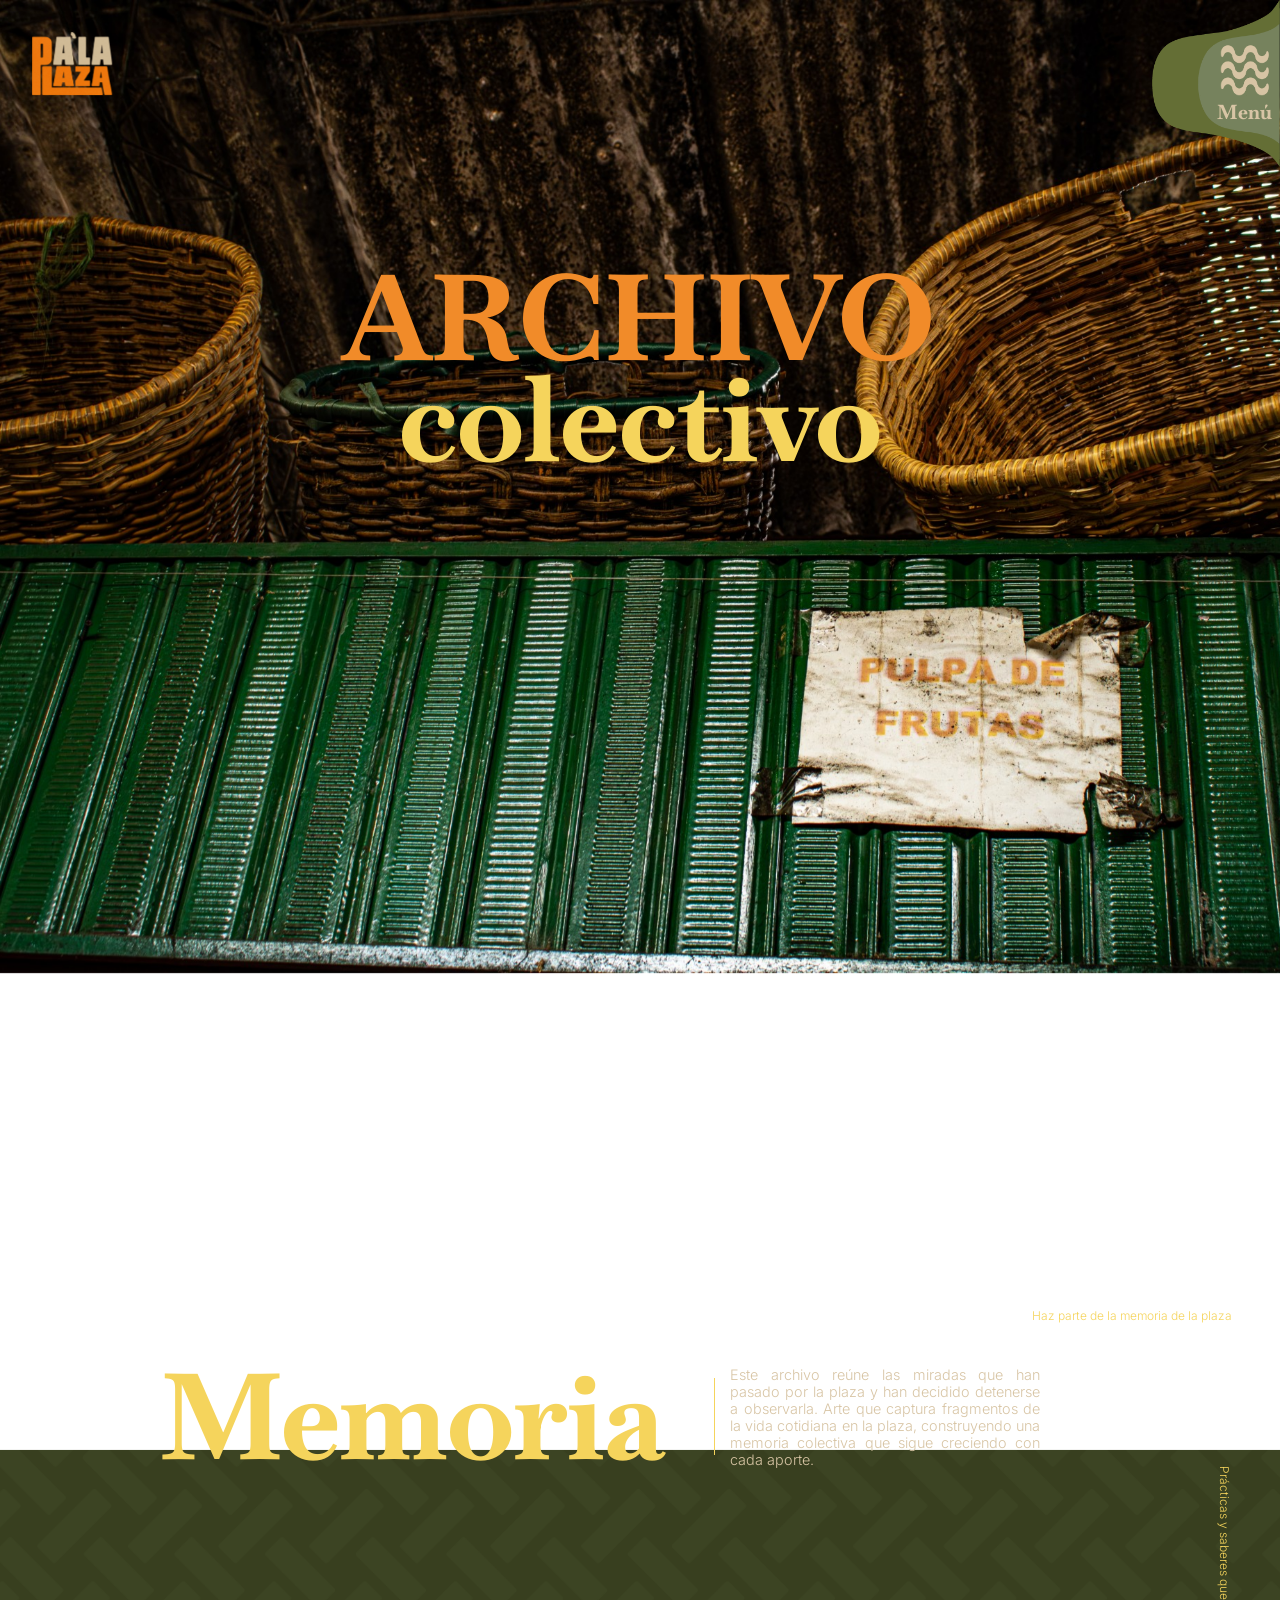
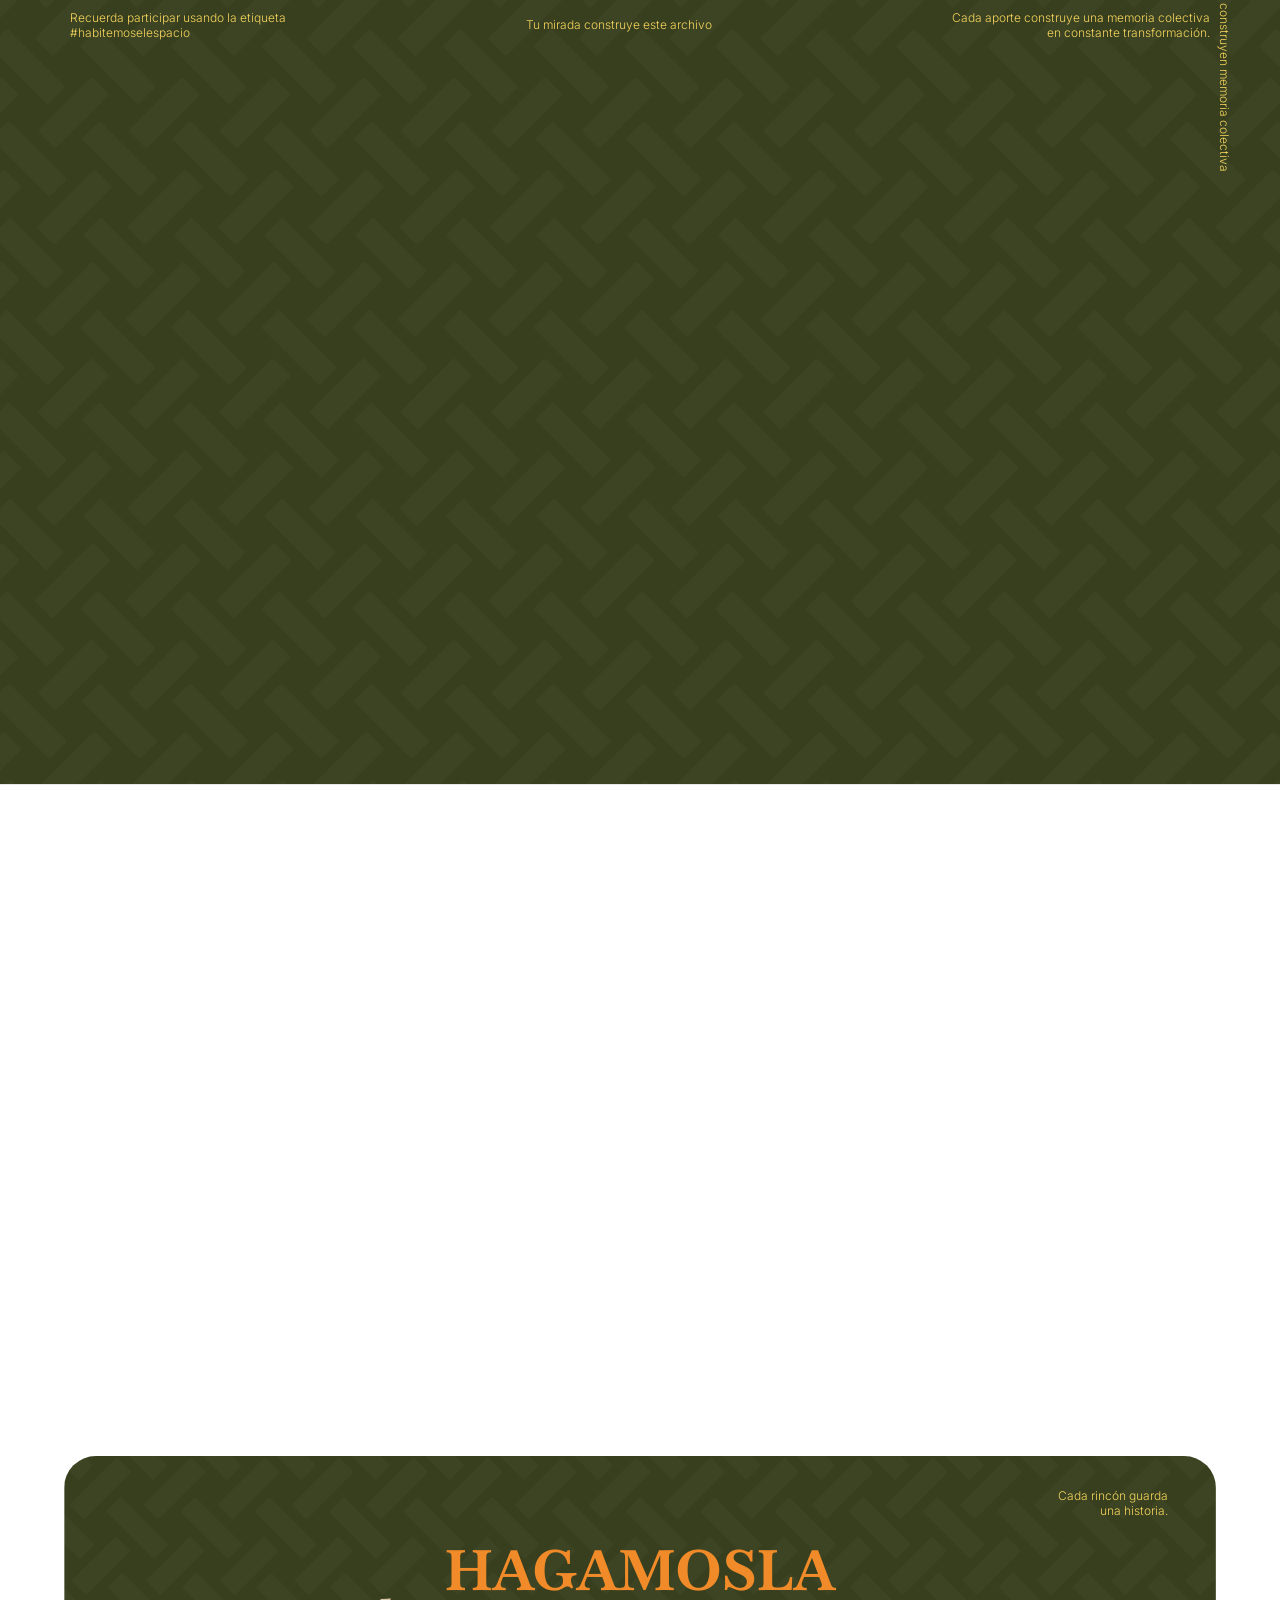
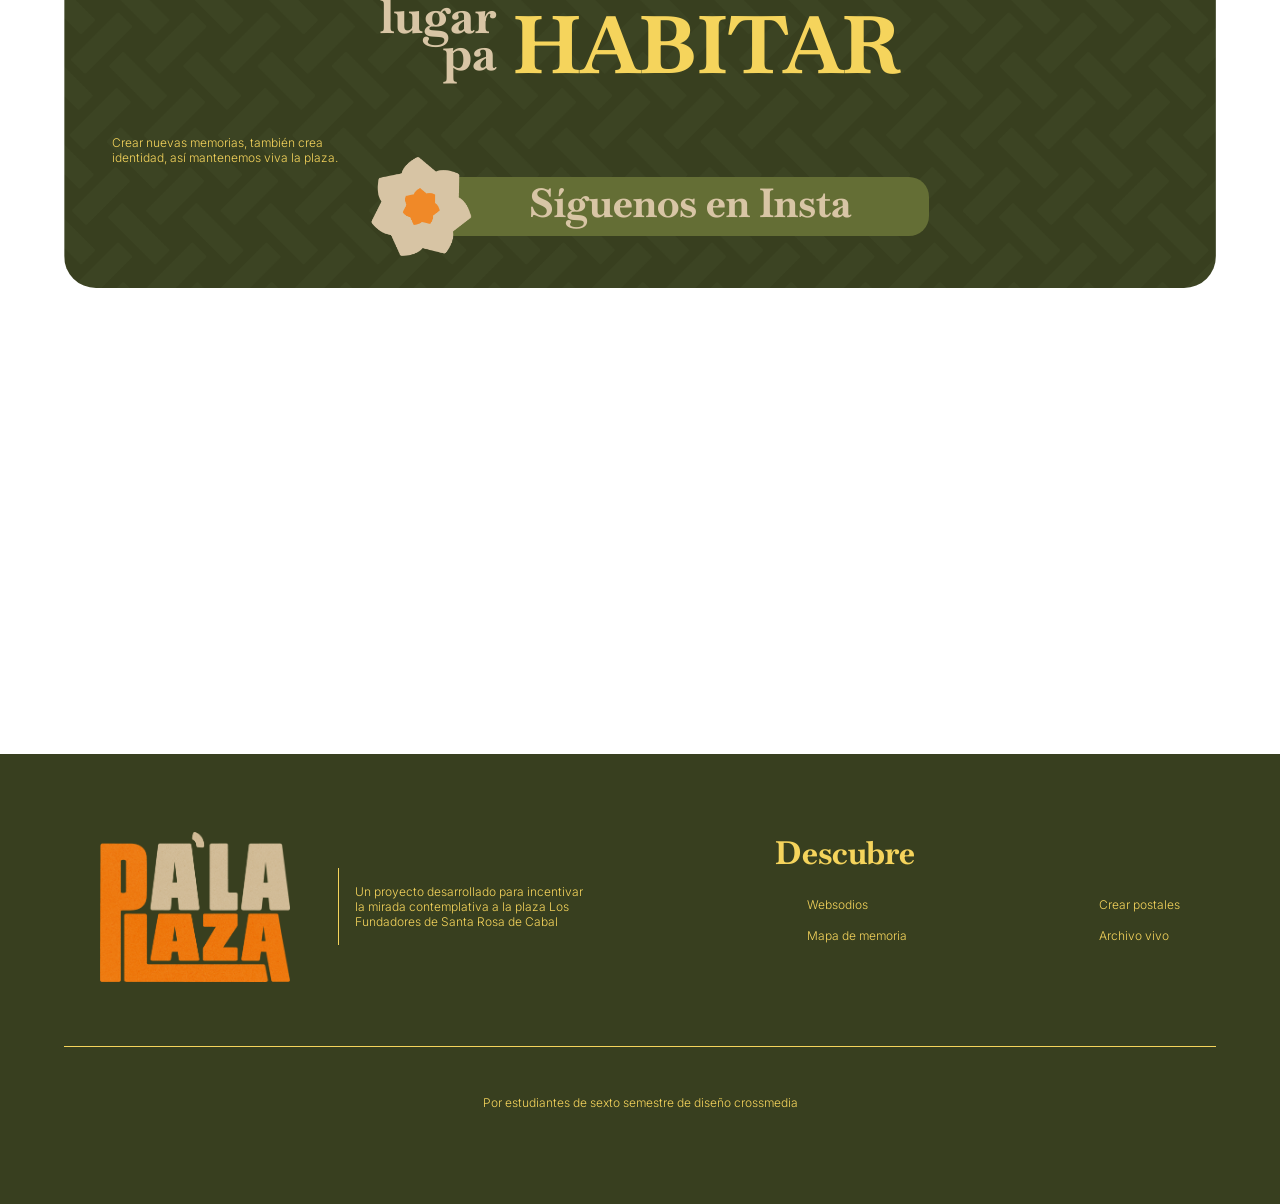
==== commit 19dcadb9: "fix: eliminación de interna habitar la plaza en todas las internas + link de mapa de memoria a posta" ====
--- a/archivovivo.html
+++ b/archivovivo.html
@@ -63,7 +63,7 @@
                         <ul>
                             <li><a href="websodios.html">Websodios</a></li>
                             <li><a href="mapamemoria.html">Mapa de memoria</a></li>
-                            <li><a href="habitar.html">Habitar la plaza</a></li>
+                            <!-- <li><a href="habitar.html">Habitar la plaza</a></li> -->
                             <li><a href="postales.html">Postales</a></li>
                             <li><a href="archivovivo.html">Archivo vivo</a></li>
                         </ul>
@@ -202,7 +202,7 @@
                 <div>
                     <a href="websodios.html">Websodios</a>
                     <a href="mapamemoria.html">Mapa de memoria</a>
-                    <a href="habitar.html">Habitar la plaza</a>
+                    <!--<a href="habitar.html">Habitar la plaza</a>-->
                 </div>
                 <div>
                     <a href="postales.html">Crear postales</a>
--- a/style.css
+++ b/style.css
@@ -302,6 +302,7 @@
   align-items: center;
   justify-content: center;
   background-image: url(IMG/FONDO-INTRO.png);
+  border-radius:0 0 0 var(--borde-m) ;
   background-size: cover;
   background-repeat: no-repeat;
   position: relative;
@@ -425,12 +426,12 @@
   justify-content: center; 
   position: absolute;
   left: 0;
-  top: 26%;
+  top: 31%;
   background-color: rgba(100, 110, 53, 0.56);
   width: 60%;
-  height: 8%;
+  height: 12%;
   border-radius: 0  var(--borde-m) var(--borde-m) 0;
-  z-index: 10;
+  z-index: 50;
 }
 .frase span{
   font-family: var(--fuente-titulos);
@@ -1494,3 +1495,341 @@
   will-change: transform;
 }
 
+/*interna postales*/
+
+.txt-rotado-vertical-intro-postal{
+  position: absolute;
+  transform: rotate(-90deg);
+  left: 67px;
+  top: 31%;
+  transform-origin: center;
+}
+.texto-apoyo-vertical-derecha-postales {
+    position: absolute;
+    top: 143rem;
+    right: 3rem;
+    transform: rotate(90deg);
+    transform-origin: top right;
+    white-space: nowrap;
+    display: flex;
+    justify-content: center;
+    align-items: center;
+}
+.hero-container-interna-postales{
+  background-image: url(IMG/Fondo-oscuro-patron-lateral.webp);
+  background-size: 110%;
+ background-position: 0% 50%;
+   position: relative;
+  overflow: hidden;
+  height: 120vh;
+}
+.foto-intro-postales{
+  background-image: url(IMG/Foto-intro-postales.jpg);
+  background-size: cover;
+  border-radius: var(--borde-m);
+  transform: scaleX(-1);
+    position: absolute;
+   right: 9rem;
+    top: 4rem;
+    width: 81%;
+    height: 69%;
+    z-index: 1;
+}
+.hero-container-interna-postales p{
+  margin: 13rem 17rem;
+  text-align: center;
+}
+.intro-interna-postales{
+  display: flex;
+  flex-direction: column;
+  justify-content: center;
+  align-items: center;
+  margin-top: 10.1rem;
+  gap: 4rem;
+  margin-left: -32rem;
+}
+.container-parallax-carros{
+  position: relative;
+  overflow: hidden;
+  height: 120vh;
+}
+
+.capa-carros-postales {
+   display: flex;
+   position: absolute;
+   inset: 0;
+   bottom: -32%;
+   background-image: url(img/Parallax-carros-postales.jpg);
+   background-size: 115%;
+   background-position: 0% 256%;
+   background-repeat: no-repeat;
+   z-index: 10;
+   will-change: transform;
+}
+.titulo-principal-postales{
+  display: flex;
+  flex-direction: column;
+  gap: -2rem;
+
+}
+.txt-apoyo-intro-postales {
+    position: relative;
+    display: flex;
+    flex-direction: row;
+    justify-content: center;
+    align-items: center;
+    gap: 1rem;
+    transform: translateY(-17px);
+    margin-bottom: -11%;
+
+}
+.selector-postales{
+  height: 115vh;
+  background-image: url(IMG/FONDOMENÚ.png);
+  background-size: 129%;
+  background-repeat: no-repeat;
+  background-position-y: -1rem;
+}
+.opciones-postales{
+  display: flex;
+  flex-direction: row;
+  justify-content: center;
+  gap: 4rem;
+  margin: 3rem;
+  margin-top: 6rem;
+}
+.opcion{
+  display: flex;
+  flex-direction: column;
+  align-items: center;
+  justify-content: center;
+  gap: 1rem;
+}
+.opcion img{
+  width: 260px;
+  height: auto;
+  border-radius: var(--borde-s);
+}
+.opcion div{
+  gap: 1rem;
+  display:flex;
+  flex-direction: row;
+}
+.frases-postales div{
+  background-color: var(--verde-oliva-medio);
+  border-radius: var(--borde-s);
+  width: 100%;
+  height: 100%;
+  display: flex;
+  flex-direction: row;
+  align-items: center;
+  justify-content: center;
+  gap: 2rem;
+}
+.frases-postales{
+  display: flex;
+  flex-direction: row;
+  align-items: center;
+  justify-content: center;
+  gap: 1rem;
+  margin: 1rem 12rem;
+  margin-bottom: 6rem;
+  height: 3rem;
+}
+.frases-postales h2{
+  font-size: var(--tamaño-xs);
+}
+.titulo-postal{
+  font-size: 6.5rem;
+}
+#btn-crear-postal {
+    position: relative;
+    z-index: 10;
+    border: none;
+    background: transparent;
+    cursor: pointer;
+    padding: 0;
+    right: -31rem;
+}
+/*dieseño ecard postal*/
+/* ==========================================================================
+   ESTILOS PARA LA POSTAL 3D ANIMADA (OCULTA POR DEFECTO)
+   ========================================================================== */
+
+/* 1. El contenedor principal que controla la visibilidad y perspectiva 3D */
+.contenedor-resultado-postal {
+  display: none; 
+  perspective: 1500px; 
+  width: 700px;       /* 🚀 Subimos de 550px a 700px (Cámbialo al tamaño que desees) */
+  height: 480px;      /* 🚀 Subimos de 380px a 480px (Proporción postal estándar) */
+  margin: 5rem auto; 
+  opacity: 0; 
+  transition: opacity 0.6s ease-in-out;
+}
+
+/* Clase que agregaremos con JS (opcional para transicionar la aparición) */
+.contenedor-resultado-postal.visible {
+  display: block;
+  opacity: 1;
+}
+
+/* 2. El esqueleto de la postal que va a rotar */
+.postal-3d {
+  width: 100%;
+  height: 100%;
+  position: relative;
+  transform-style: preserve-3d; /* Permite que los hijos hereden el entorno 3D */
+  transition: transform 0.8s cubic-bezier(0.4, 0, 0.2, 1); /* Giro suave y natural */
+  box-shadow: 0 15px 35px rgba(0, 0, 0, 0.2); /* Sombra elegante para dar relieve */
+  border-radius: 12px;
+}
+
+/* 3. El activador del efecto: Cuando el mouse pasa por encima, gira 180 grados */
+.contenedor-resultado-postal:hover .postal-3d {
+  transform: rotateY(180deg);
+}
+
+/* 4. Propiedades comunes para ambas caras (Frente y Atrás) */
+.cara {
+  position: absolute;
+  width: 100%;
+  height: 100%;
+  backface-visibility: hidden; /* Oculta la parte trasera de la capa al girar */
+  border-radius: var(--borde-m); 
+  overflow: hidden; /* Evita que las imágenes se salgan de las esquinas redondeadas */
+}
+
+/* 5. CARA FRONTAL: Solo la fotografía artística elegida */
+.cara-frente {
+  z-index: 2; /* Asegura que inicie al frente */
+  transform: rotateY(0deg);
+}
+
+.cara-frente img {
+  width: 100%;
+  height: 104%;
+  object-fit: cover;   
+  display: block;
+}
+
+/* 6. CARA TRASERA: El fondo de color + la frase con color inteligente */
+.cara-atras {
+  transform: rotateY(180deg); 
+}
+
+.cara-atras #render-fondo {
+  width: 100%;
+  height: 100%;
+  object-fit: cover; /* El fondo cubre toda la cara trasera */
+}
+
+/* 7. Contenedor absoluto para superponer la frase encima del fondo */
+.render-texto-contenedor {
+  position: absolute;
+  top: 6rem;
+  left: 0;
+  width: 65%;
+  height: auto;
+  display: flex;
+  align-items: center;      
+  justify-content: flex-start; 
+  padding: 0 3.5rem;        
+  box-sizing: border-box;
+}
+
+/* 8. La imagen (.png transparente) de la frase seleccionada */
+#render-frase-img {
+  width: auto;
+  max-width: 85%; /* Evita que la frase toque los bordes de la postal */
+  max-height: 75%;
+  object-fit: contain; /* Mantiene la proporción de tu caligrafía o diseño */
+}
+
+/* Estilos de apoyo para la selección visual en tu menú superior */
+.postal-elegible, .frase-elegible {
+  transition: transform 0.2s ease, box-shadow 0.2s ease;
+  cursor: pointer;
+}
+
+.seleccionado {
+  outline: 5px solid var(--verde-oliva-claro);
+  transform: scale(1.03);
+}
+
+.txt-apoyo-postales {
+    position: relative;
+    display: flex;
+    flex-direction: row;
+    justify-content: center;
+    align-items: center;
+    gap: 1rem;
+    transform: translateY(308px);
+    right: -5rem;
+
+}
+.contenedor-guia-postal{
+  background-image: url(IMG/Postal-referencia.jpg);
+  background-size: 150%;
+  background-position: 98% 46%;
+  width: 700px;      
+  height: 480px; 
+  border-radius: var(--borde-m);
+}
+/*parallax postales cajas*/
+.parallax-resultado-postal{
+  position: absolute;
+  inset: 0;
+  height: 120%;
+  z-index: 1;
+}
+.capap{
+  position: absolute;
+  left: -10;
+  width: 100%;
+  height: 121%;
+  background-size: 100%;
+  background-position: 0% -13%;
+  background-repeat: no-repeat;
+  will-change: transform;
+}
+.capap1{
+  background-image: url(IMG/parallax-postales.jpg);
+  z-index: 1;
+}
+.capap2{
+  background-image: url(IMG/parallax-postales2.png);
+  z-index: 2;
+}
+.capap3{
+  background-image: url(IMG/parallax-postales3.png);
+  z-index: 3;
+}
+.capap4{
+  background-image: url(IMG/parallax-postales4.png);
+  z-index: 4;
+}
+
+
+.CTA-cierre {
+  position: relative;
+  z-index: 50;
+  right: -5rem;
+    display: flex;
+    flex-direction: column;
+    align-items: center;
+    background-image: url(IMG/FONO-CTA.png);
+    border-radius: 2rem;
+    background-size: cover;
+    width: 90%;
+    height: 52.5vh;
+    margin-top: 20%;
+    z-index: 10;
+    background-position-y: 87%;
+}
+.CTA-cierre p{
+  margin: 0rem 10rem 1.5rem;
+  text-align: center;
+}
+.txt-crea-postal{
+  transform: translateY(-1rem);
+}
--- a/responsive.css
+++ b/responsive.css
@@ -135,6 +135,7 @@
   overflow: hidden;
 }
 .capa{
+     filter: brightness(55%);  
     position: absolute;
     top: 0;
     min-height: 85vh;
@@ -538,6 +539,7 @@
 }
 .capam{
     position: absolute;
+    filter: brightness(50%);
     top: 0;
     height: cover;
     width: 100%;
@@ -651,6 +653,7 @@
 }
 .capaArchivo{
     position: absolute;
+    filter: brightness(49%);
     top: 0;
     height: cover;
     width: 100%;
@@ -671,4 +674,230 @@
     background-position: 75% 60%;
     overflow: hidden;
 }
+/*interna postales*/
+.txt-rotado-vertical-intro-postal{
+  position: absolute;
+  transform: rotate(-90deg);
+  left: 14px;
+  top: 27%;
+  transform-origin: center;
+}
+
+.txt-apoyo-intro-postales{
+  gap: 0.5rem;
+  transform: translateY(1rem);
+  margin-left: -0.2rem;
+  margin-bottom: 0%;
+}
+.titulo-principal-postales{
+  display: flex;
+  flex-direction: column;
+
+}
+/*internas postales*/
+.hero-container-interna-postales{
+background-repeat: no-repeat;
+  background-size: 550%;
+ background-position: 5% 10%;
+   position: relative;
+  overflow: hidden;
+  height: 58rem;
+  width: 100%;
+  overflow: hidden;
+  z-index: 100;
+}
+.foto-intro-postales{
+  background-image: url(IMG/Foto-intro-postales.jpg) ;
+  filter: brightness(50%);
+  
+  background-repeat: no-repeat;
+  background-size: 300%;
+  background-position: 100% -4%;
+  position: absolute;
+  right: -2rem;
+  width: 22rem;
+  height: 100rem;
+  top: -1rem;
+  overflow: hidden;
+}
+.intro-interna-postales{
+  display: flex;
+  flex-direction: column;
+  justify-content: center;
+  align-items: center;
+  margin-top: 14.5rem;
+  gap: 4rem;
+  margin-left: 0rem;
+  overflow: hidden;
+}
+.intro-interna-postales h2{
+  margin-top: -3rem;
+  gap: 4rem;
+  margin-left: 0rem;
+}
+.hero-container-interna-postales p {
+  text-align: justify;
+  margin: 20rem 1.5rem;  
+}
+.container-parallax-carros {
+    position: relative;
+    overflow: hidden;
+    height: 25rem;
+}
+.capa-carros-postales {
+  top: -5rem;
+    bottom: -10rem;
+    background-size: 300%;
+    background-position: 100%;
+    overflow: hidden;
+    height: 50rem;
+}
+.selector-postales{
+  height: 58.5rem;
+  background-image: url(IMG/FONDOMENÚ.png);
+  background-size: 900%;
+  background-position-y: -1rem;
+  justify-content: center;
+  align-items: center;
+  align-content: center;
+}
+.opciones-postales{
+  display: flex;
+  flex-direction: column;
+  justify-content: center;
+  gap: 2rem;
+  margin: 1rem;
+  margin-top: 2rem;
+}
+.opcion{
+  display: flex;
+  flex-direction: column;
+  align-items: center;
+  justify-content: center;
+  gap: 0.5rem;
+}
+.opcion img{
+  width: 120px;
+  height: auto;
+  border-radius: var(--borde-s);
+}
+.opcion div{
+  gap: 0.5rem;
+  display:flex;
+  flex-direction: row;
+}
+.frases-postales div{
+  background-color: var(--verde-oliva-medio);
+  border-radius: var(--borde-s);
+  width: 100%;
+  height: 100%;
+  display: flex;
+  flex-direction: column;
+  align-items: center;
+  justify-content: center;
+  gap: 2rem;
+}
+.frases-postales{
+  position: relative;
+  top: 2rem;
+  display: flex;
+  flex-direction: column;
+  align-items: center;
+  justify-content: center;
+  gap: 1rem;
+  margin: 1rem;
+  margin-bottom: 6rem;
+  height: 8rem;
+  width:16rem ;
+}
+#btn-crear-postal {
+    position: relative;
+    z-index: 10;
+    border: none;
+    background: transparent;
+    cursor: pointer;
+    padding: 0;
+    top: 3rem;
+    right: -2.5rem;
+}
+.contenedor-resultado-postal {
+  display: none; 
+  perspective: 1500px; 
+  transform: translateY(-1rem);
+  width: 16rem;       /* 🚀 Subimos de 550px a 700px (Cámbialo al tamaño que desees) */
+  height: 16rem;      /* 🚀 Subimos de 380px a 480px (Proporción postal estándar) */
+  margin: 5rem auto; 
+  opacity: 0; 
+  transition: opacity 0.6s ease-in-out;
+}
+
+.contenedor-guia-postal{
+  background-image: url(IMG/Postal-referencia.jpg);
+  transform: translateY(-1rem);
+  background-size: 250%;
+  background-position: 80% 72%;
+  width: 16rem;      
+  height: 14rem; 
+  border-radius: var(--borde-m);
+}
+.txt-apoyo-postales {
+    position: relative;
+    display: flex;
+    flex-direction: colum;
+    justify-content: center;
+    align-items: center;
+    gap: 1rem;
+    transform: translateY(6rem);
+    right: -1rem;
+
+}
+.intro{
+  border-radius: 0;
+}
+.parallax-resultado-postal{
+  position: absolute;
+  inset: 0;
+  height: 90rem;
+  z-index: 1;
+}
+.capap{
+  position: absolute;
+  top: 4rem;
+  left: -10;
+  width: 100%;
+  height: 121%;
+  background-size: 300%;
+  background-position: 0% -13%;
+  background-repeat: no-repeat;
+  will-change: transform;
+}
+.CTA-cierre{ 
+    background-image: url(IMG/FONO-CTA.png);
+    border-radius: 1rem;
+    background-size: 150%;
+    width: 85%;
+    height: 16vh;
+    margin-top: 8rem;
+    z-index: 10;
+    margin-bottom: 8rem;
+    transform: translateX(-3.7rem);
+}
+.txt-apoyo-intro-postales{
+
+}
+.render-texto-contenedor {
+  position: absolute;
+  top: 2.5rem;
+  left: -1.5rem;
+  width: 90%;
+  height: auto;
+  display: flex;
+  align-items: center;      
+  justify-content: flex-start; 
+  padding: 0 3.5rem;        
+  box-sizing: border-box;
+}
+
+
+
 }
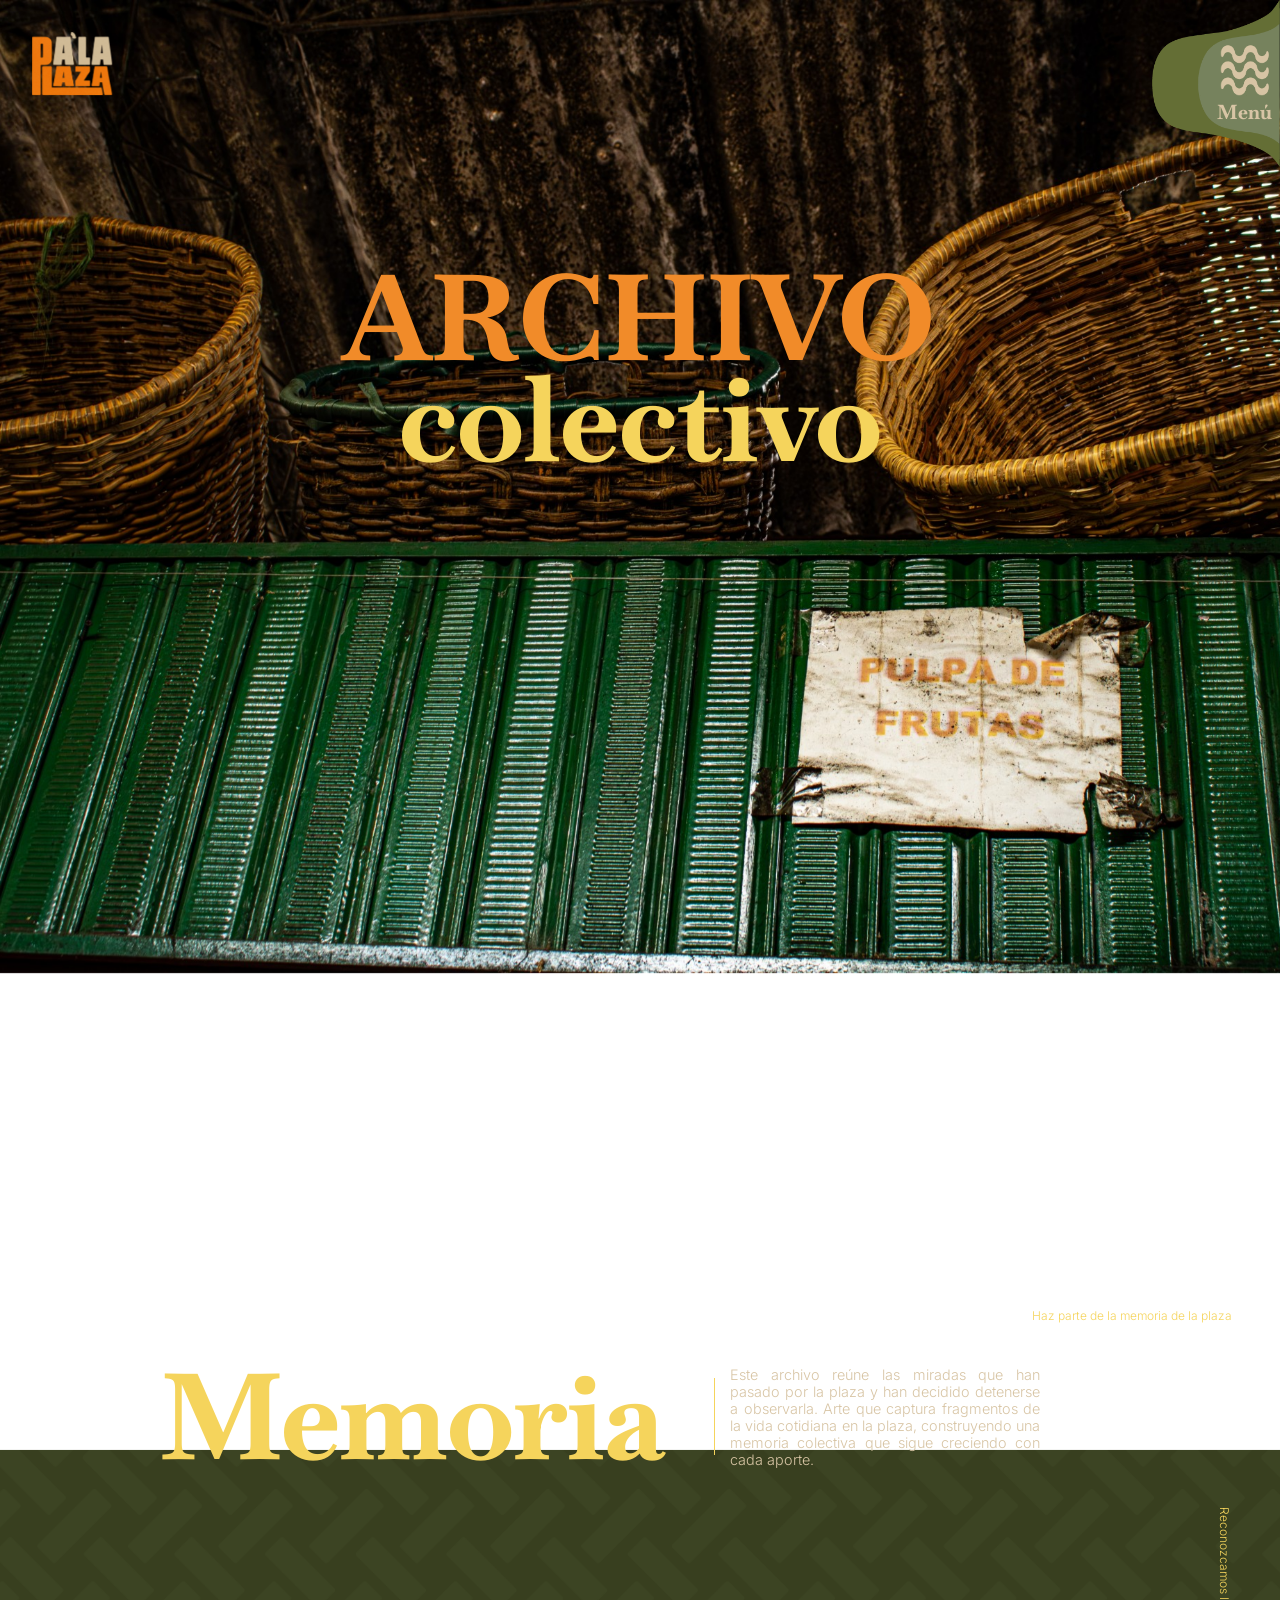
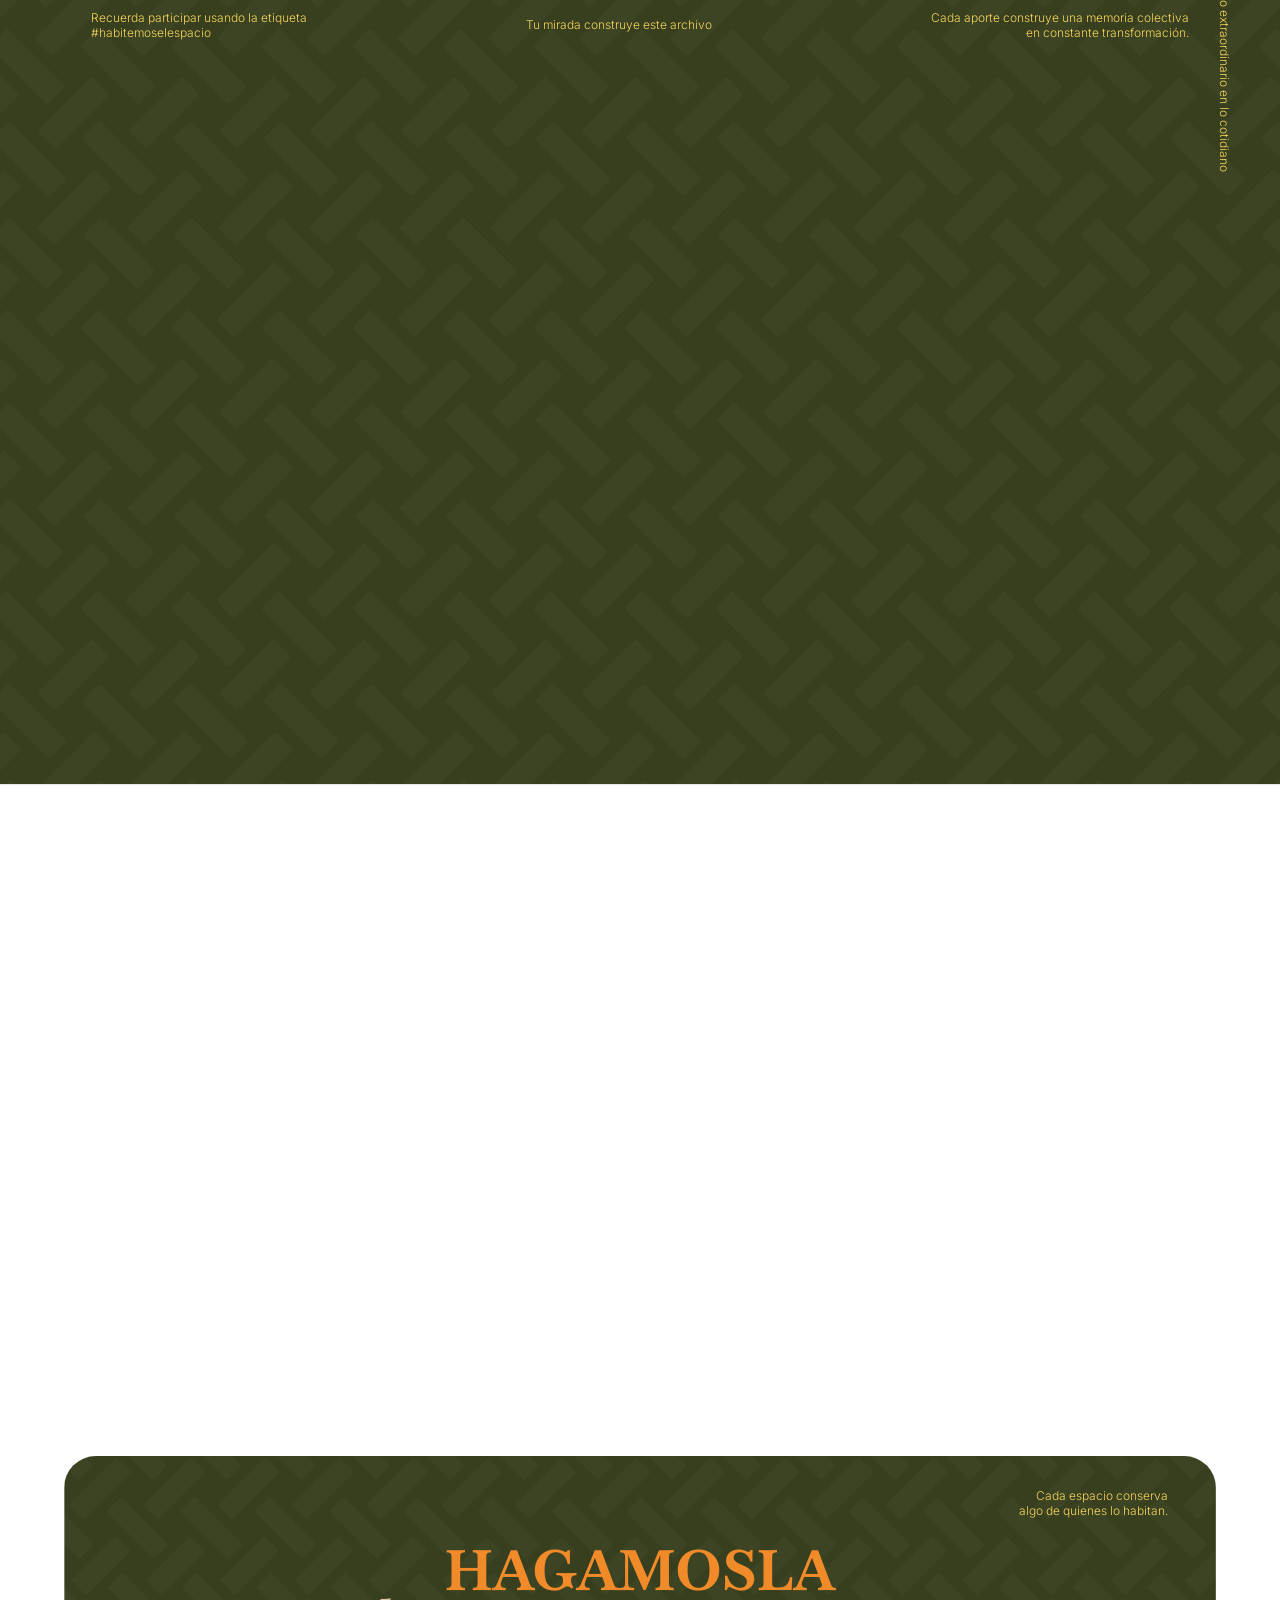
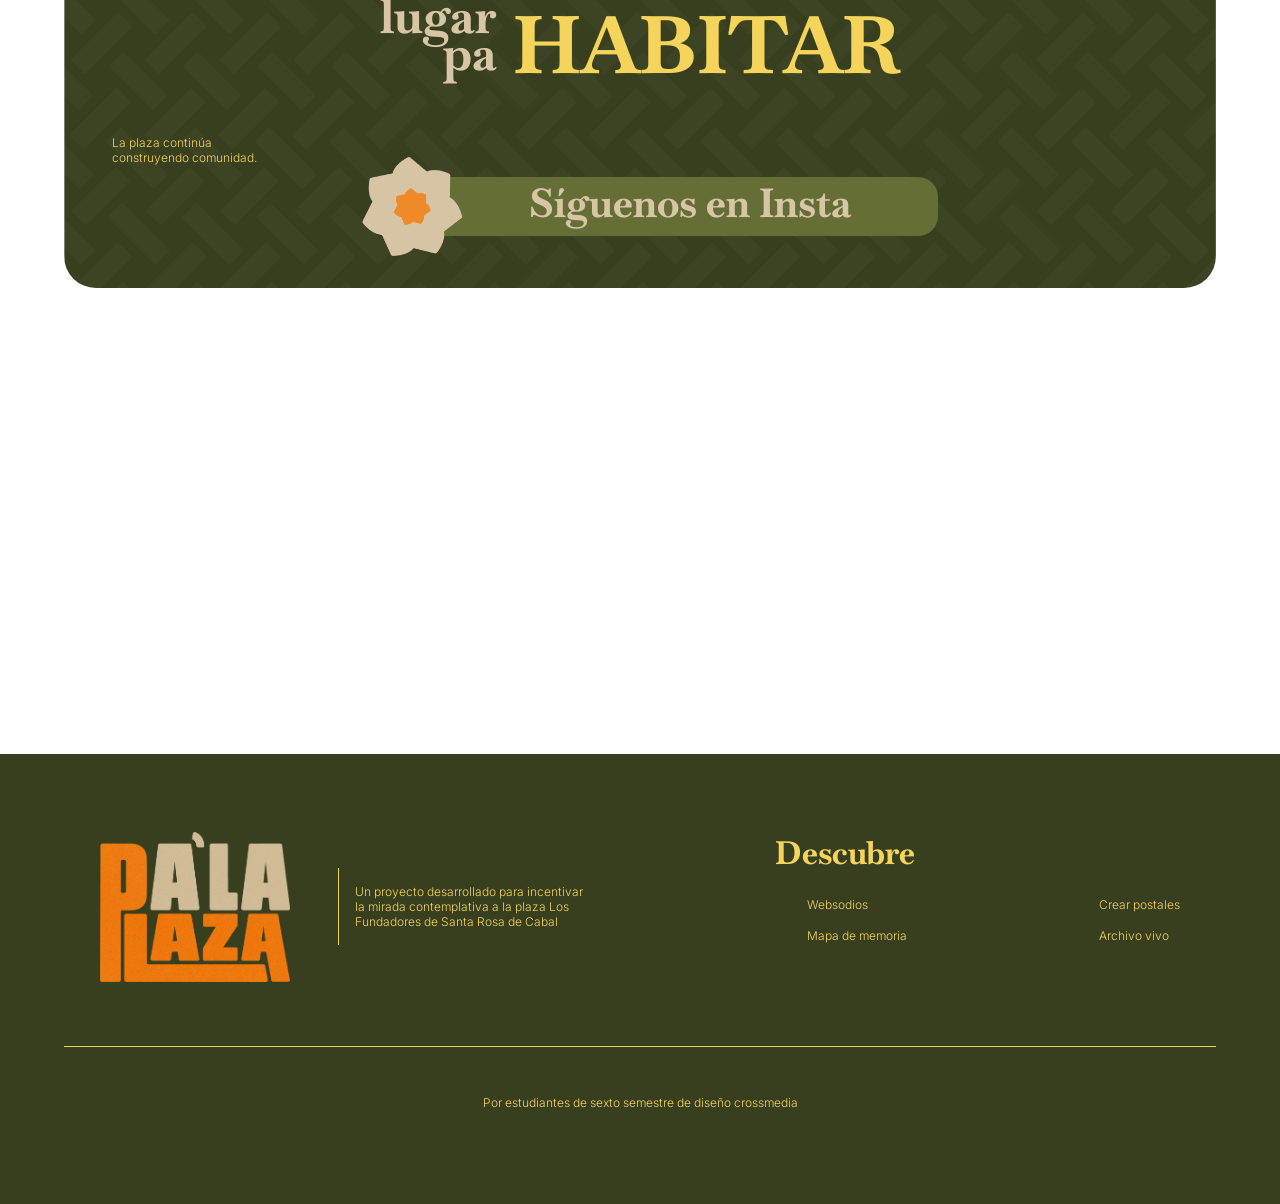
==== commit 8739b916: "Fix: correciones de contenido de la web + animaciones generales" ====
--- a/archivovivo.html
+++ b/archivovivo.html
@@ -111,7 +111,7 @@
         </div>
 
         <div class="texto-apoyo-vertical-derecha" id="xresponsive">
-            <h2>Prácticas y saberes que construyen memoria colectiva</h2>
+            <h2>Reconozcamos lo extraordinario en lo cotidiano</h2>
         </div>
         <div class="titulo-secundario" id="xpc">
             <h1>Memoria</h1>
@@ -155,7 +155,7 @@
         <section class="CTA">
             
                 <div class="texto-apoyo-horizontal-frases-der" id="xresponsive">
-                    <h2 class="alinear-der">Cada rincón guarda<br>una historia.</h2>
+                    <h2 class="alinear-der">Cada espacio conserva<br>algo de quienes lo habitan.</h2>
                 </div>
                 <div class="titulo-cta">
                     <div class="txt-principal">
@@ -172,7 +172,7 @@
                     </div>
                 </div>
                 <div class="texto-apoyo-horizontal-frases-iz" id="xresponsive">
-                    <h2 class="alinear-iz">Crear nuevas memorias, también crea<br>identidad, así mantenemos viva la plaza.</h2>
+                    <h2 class="alinear-iz">La plaza continúa<br>construyendo comunidad.</h2>
                 </div>
                 <a href="https://www.instagram.com/pa_la_plaza/" class="boton">
                     <img src="IMG/FLOR.png" alt="flor" width="100px">
--- a/style.css
+++ b/style.css
@@ -184,7 +184,8 @@
     letter-spacing: var(--espaciado-texto-apoyo);
     color:var(--amarillo);
     height: 15%;
-    gap: 15rem;
+    gap: 9rem;
+    width: 100%;
 }
 .menu-cuerpo{
   display: flex;
@@ -235,6 +236,7 @@
 .menu-nav{
   display: flex;
   flex-direction: column;
+  
 }
 .menu-nav a{
   font-family: var(--fuente-titulos);
@@ -246,10 +248,48 @@
  display: flex;
   gap: 2rem;
   margin-left: 2rem;
+  display: inline-block;
+padding: 0.4rem;
+  transition:
+  color 0.4s ease,
+  transform 0.4s ease;
+  
+
 }
 .menu-nav ul{
   list-style: none;
   padding-left: 0;
+}
+.menu-nav a:hover{
+
+  color: var(--amarillo);
+
+  transform: translateY(-8px);
+}
+
+
+.menu-nav a:hover::after{
+
+  width: 100%;
+}
+.menu-nav a::after{
+
+  content: "";
+
+  position: absolute;
+
+  left: 0;
+  bottom: -0.4rem;
+
+  width: 0%;
+  height: 0.5px;
+
+  background-color: var(--amarillo);
+
+  border-radius: 999px;
+
+  transition:
+  width 0.5s ease;
 }
 
 header {
@@ -379,6 +419,7 @@
 
 }
 .img_scroll img{
+  width: 35rem;
   margin-top: 5rem;
   border-radius: var(--borde-s);
 }
@@ -519,21 +560,36 @@
   align-items: baseline;
   flex-direction: row;
   background-color: var(--verde-oliva-oscuro);
-  width: 53vh;
+  width: 55vh;
   height: 60%;
   border-radius: 0  var(--borde-m) var(--borde-m) 0;
 }
 .boton {
-    display: flex;
-    justify-content: center;
-    align-items: center;
-    flex-direction: row;
-    transform: translateY(-2.5rem);
-    text-decoration: none;
+  display: flex;
+  justify-content: center;
+  align-items: center;
+  flex-direction: row;
+  transform: translateY(-2.5rem) scale(1); 
+  text-decoration: none;
+  transition: transform 0.4s ease, filter 0.4s ease;
+  cursor: pointer;
+  transform-origin: center;
+}
+
+.boton:hover {
+  
+  transform: translateY(-2.5rem) scale(1.08);
+  filter: brightness(1.08);
 }
 .boton img{
-  transform: translateX(1.2rem);
+  transform: translateX(1.2rem) rotate(0deg);
   z-index: 99;
+  display: block;
+}
+
+.boton:hover img {
+  transform: translateX(1.2rem) rotate(360deg);
+  transition: transform 1.5s linear; 
 }
 .boton span{
   font-family: var(--fuente-titulos);
@@ -825,8 +881,7 @@
   display: block;
 }
 .episodio{
-  height: 24rem;
-  width: auto;
+  height: 22rem;
   display: flex;
   flex-direction: row;
   position: relative;
@@ -1268,19 +1323,7 @@
   flex-direction: column;
   justify-content: flex-end;
   padding: 0.25rem 6.875rem;
-  background: linear-gradient(
-     180deg,
-    rgba(56, 63, 31, 0) 0%,
-    rgba(56, 63, 31, 0.35) 30%,
-    rgba(56, 63, 31, 0.85) 80%,
-    #383f1f 100%
-    /*
-    180deg,
-    rgba(30, 58, 37, 0) 0%,
-    rgba(30, 58, 37, 0.35) 20%,
-    rgba(30, 58, 37, 0.85) 70%,
-    #1e3a25 100%*/
-  );
+  
   transform: translateY(100%);
   transition: transform 500ms ease-out;
 }
@@ -1309,8 +1352,23 @@
     display: flex;
     flex-direction: column;
     align-items: center;
-    gap: 2rem;
-    padding: 0rem 2rem;
+    gap: 3rem;
+    padding: 12rem 2rem 0rem 2rem;
+    background: linear-gradient(
+     /*180deg,
+    rgba(56, 63, 31, 0) 0%,
+    rgba(56, 63, 31, 0.35) 30%,
+    rgba(56, 63, 31, 0.85) 80%,
+    #383f1f 100%*/
+    
+   180deg,
+  rgba(56, 63, 31, 0.08) 0%,
+  rgba(56, 63, 31, 0.78) 30%,
+  rgba(24, 27, 15, 0.96) 68%,
+  #14180f 100%
+  );
+  background-position: 100% 10%;
+    
 }
 .info-foto-mapa-contenedor h6::after {
   content: "";
@@ -1323,9 +1381,10 @@
 }
 @media (any-hover: hover) and (any-pointer: fine) {
   .info-foto-mapa {
-    transform: translateY(62%);
+    transform: translateY(70%);
     transition: transform 400ms ease-out;
     transition-delay: 500ms;
+    padding: 0rem 0rem;
   }
  
   .card__background {
--- a/responsive.css
+++ b/responsive.css
@@ -305,15 +305,26 @@
   transform: translatex(-0.5rem);
 }
 .boton {
-    transform: translateY(-4.7rem);
     text-decoration: none;
+     transform: translateY(-4.7rem) scale(1); 
+}
+.boton:hover {
+  transform: translateY(-4.7rem) scale(1.08);
+  filter: brightness(1.08);
 }
 .boton img{
   height: 50px;
   width: auto;
-  transform: translateX(0.2rem);
+  transform: translateX(0.2rem) rotate(0deg);
   z-index: 99;
-}
+  display: block;
+}
+
+.boton:hover img {
+  transform: translateX(0.2rem) rotate(360deg);
+  transition: transform 1.5s linear; 
+}
+
 .boton span{
   transform: translatex(0.4rem);
   font-size: 1rem;
@@ -397,7 +408,7 @@
 
 }
 .intro-internaw {
-  margin-top: 9rem;
+  margin-top: 14rem;
   gap: 1rem;
   transform:translateX(0%);
   overflow: hidden;
@@ -435,6 +446,10 @@
 .txt-apoyo-iz-intro h5{
   font-size: 1.5rem;
 }
+iframe{
+  width: 15rem;
+  height: 8rem;
+}
 .websodios{
     background-repeat: no-repeat;
     position: relative;
@@ -463,7 +478,7 @@
   margin-left: 1rem;
 }
 .episodio{
-    height: auto;
+    height: 8rem;
     width: 100%;
   flex: 0 0 100%;
 }
@@ -609,6 +624,24 @@
   top: 12rem;
   left: 31.5rem;
 }
+.card {
+    display: flex;
+    place-items: center;
+    background-image: url(IMG/Fondo2.png);
+    width: 360px;
+    height: 350px;
+    overflow: hidden;
+    border-radius: var(--borde-m);
+    position: relative;
+    top: 1.5rem;
+    right: -13.8rem;
+    justify-content: center;
+}
+.comando-clic{
+  position: absolute;
+  top: 1rem;
+  right: 1rem;
+}
 .convenciones-1 img{
   width: 20px;
 }
@@ -628,10 +661,15 @@
     background-position: 58% 60%;
     overflow: hidden;
 }
+.info-foto-mapa-contenedor {
+    gap: 2rem;
+  
+}
+
 /*archivo vivo*/
 .contenido-archivovivo{
   top: -20rem;
-  height: 47rem;
+  height: 40rem;
   background-size: 455%;
   overflow: hidden;
   background-position-y: 1rem;
@@ -697,11 +735,11 @@
 /*internas postales*/
 .hero-container-interna-postales{
 background-repeat: no-repeat;
-  background-size: 550%;
+  background-size: 560%;
  background-position: 5% 10%;
    position: relative;
   overflow: hidden;
-  height: 58rem;
+  height: 60rem;
   width: 100%;
   overflow: hidden;
   z-index: 100;
@@ -711,12 +749,12 @@
   filter: brightness(50%);
   
   background-repeat: no-repeat;
-  background-size: 300%;
+  background-size: 380%;
   background-position: 100% -4%;
   position: absolute;
-  right: -2rem;
-  width: 22rem;
-  height: 100rem;
+  right: 0rem;
+  width: 100%;
+  height: 190rem;
   top: -1rem;
   overflow: hidden;
 }
@@ -737,7 +775,7 @@
 }
 .hero-container-interna-postales p {
   text-align: justify;
-  margin: 20rem 1.5rem;  
+  margin: 23rem 1.5rem;  
 }
 .container-parallax-carros {
     position: relative;
@@ -753,7 +791,7 @@
     height: 50rem;
 }
 .selector-postales{
-  height: 58.5rem;
+  height: 62.5rem;
   background-image: url(IMG/FONDOMENÚ.png);
   background-size: 900%;
   background-position-y: -1rem;
@@ -777,7 +815,7 @@
   gap: 0.5rem;
 }
 .opcion img{
-  width: 120px;
+  width: 155px;
   height: auto;
   border-radius: var(--borde-s);
 }
@@ -808,7 +846,6 @@
   margin: 1rem;
   margin-bottom: 6rem;
   height: 8rem;
-  width:16rem ;
 }
 #btn-crear-postal {
     position: relative;
@@ -818,7 +855,7 @@
     cursor: pointer;
     padding: 0;
     top: 3rem;
-    right: -2.5rem;
+    right: -5.5rem;
 }
 .contenedor-resultado-postal {
   display: none; 
@@ -900,4 +937,10 @@
 
 
 
+
+@media (any-hover: hover) and (any-pointer: fine) {
+  .info-foto-mapa {
+    transform: translateY(35%);
+  }
+}
 }
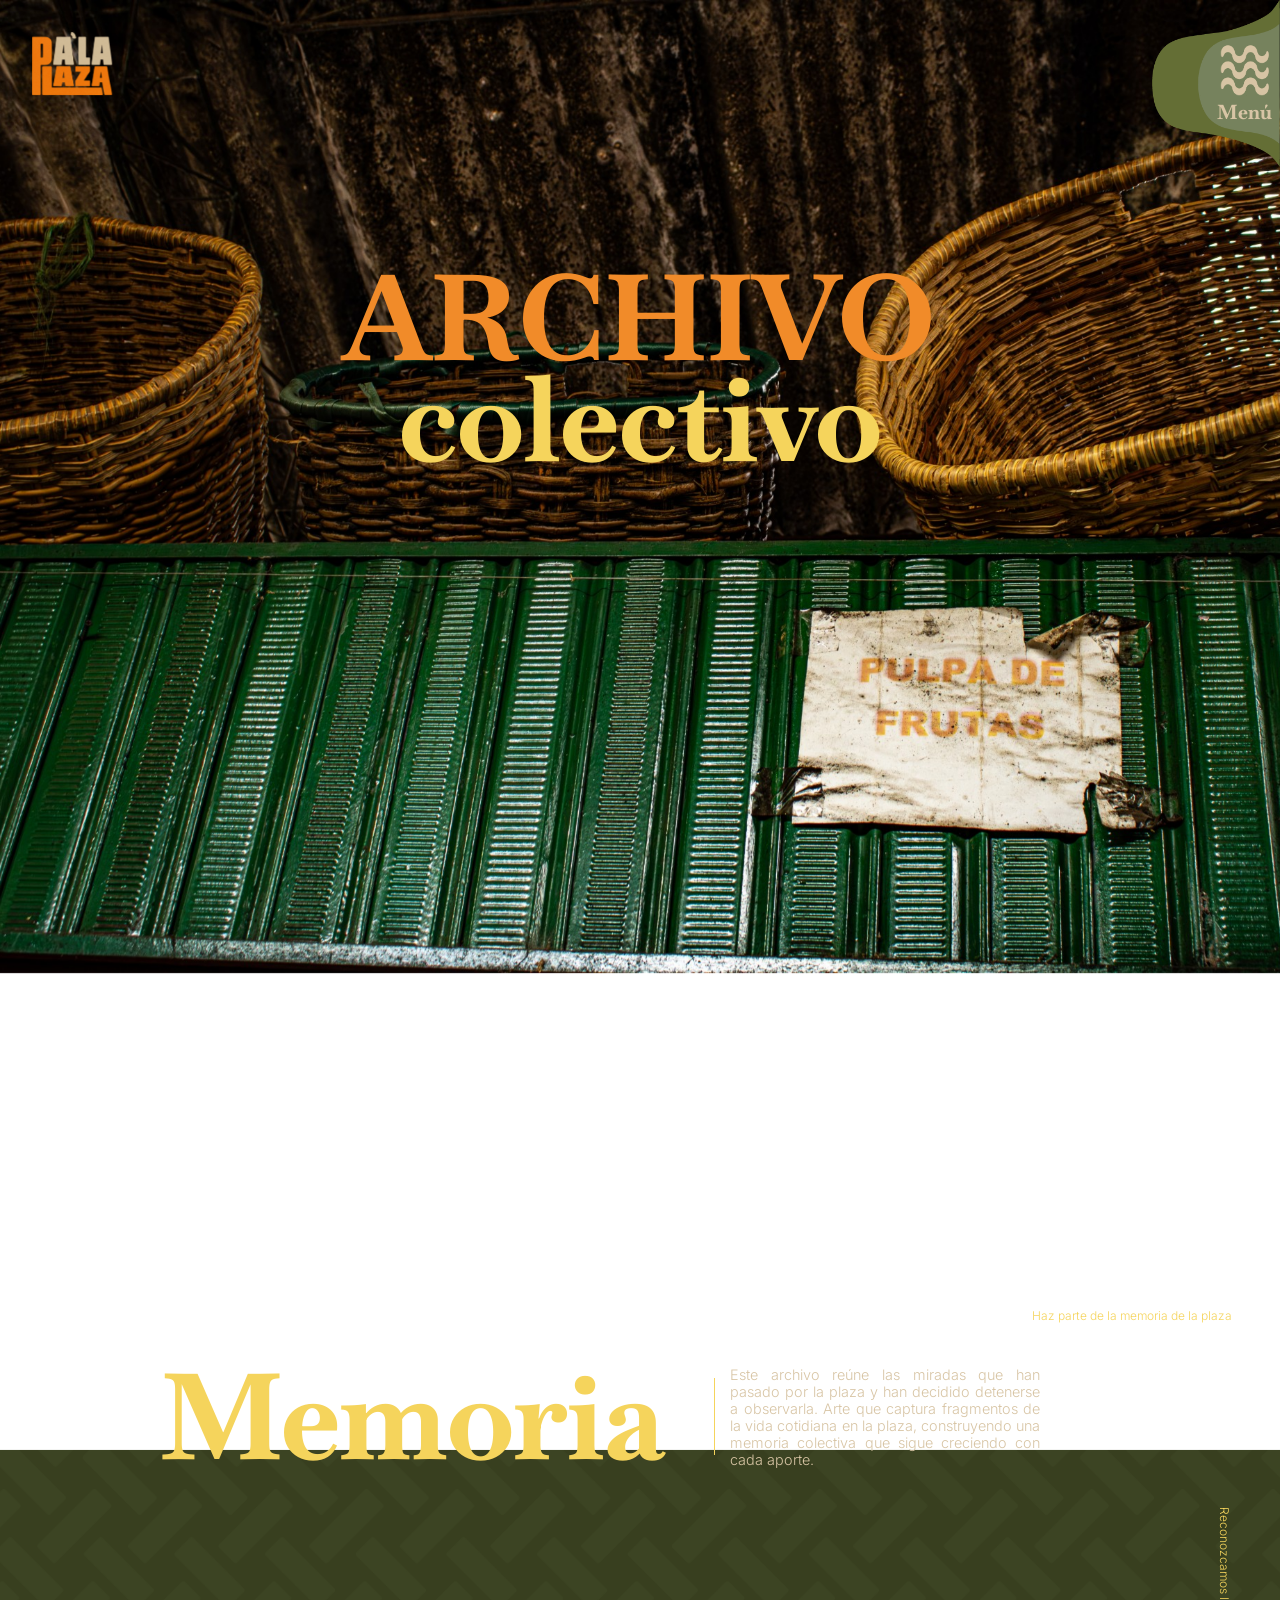
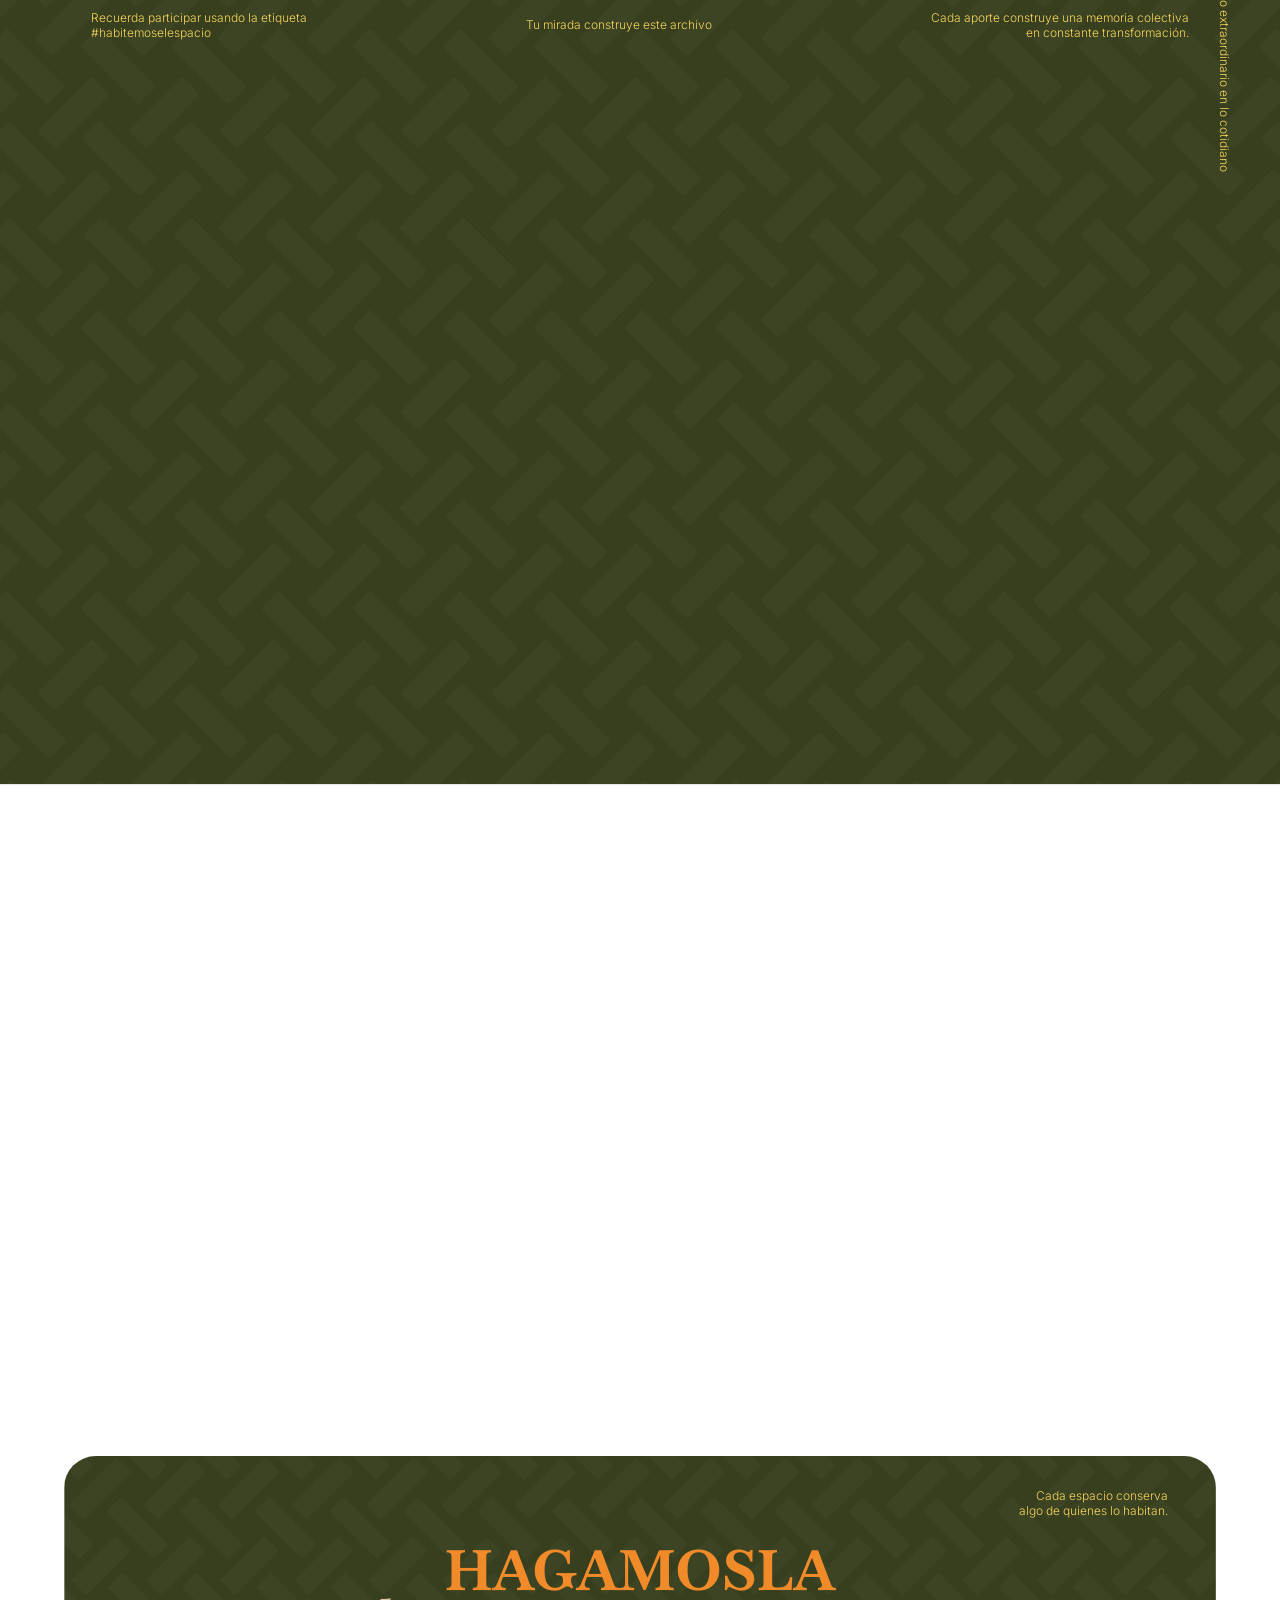
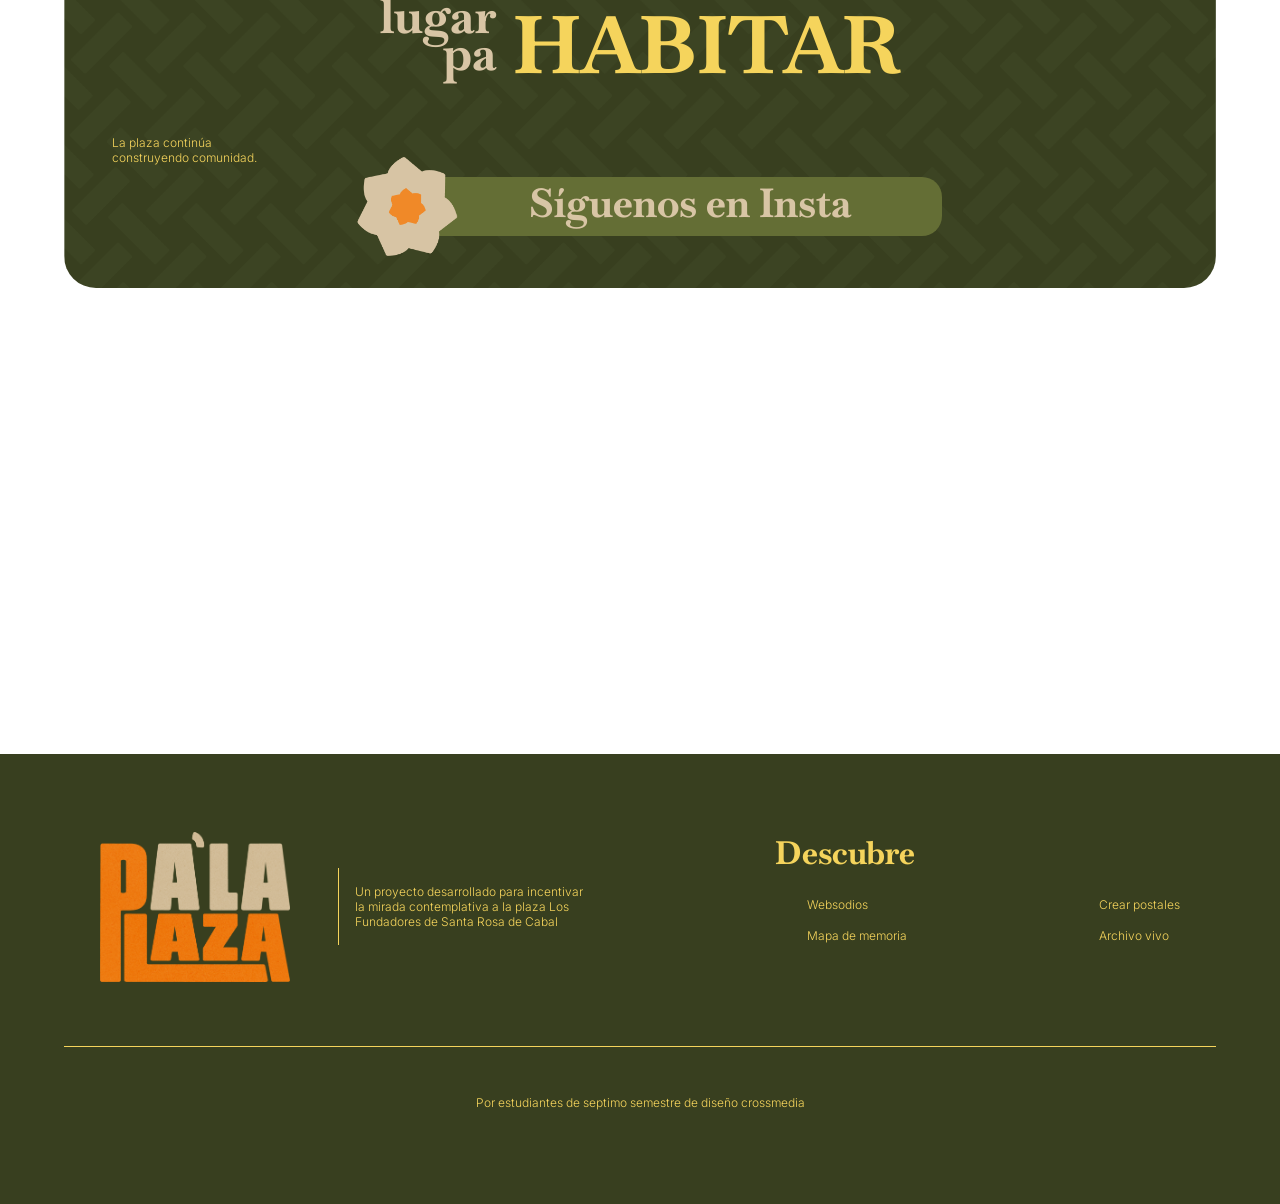
==== commit 7b07c4d0: "Fix: correciones responsive" ====
--- a/archivovivo.html
+++ b/archivovivo.html
@@ -213,7 +213,7 @@
     </div>
     <hr id="linea-footer">
     <div class="creditos">
-        <h2>Por estudiantes de sexto semestre de diseño crossmedia</h2>
+        <h2>Por estudiantes de septimo semestre de diseño crossmedia</h2>
     </div>
 </footer>
 </html>
--- a/style.css
+++ b/style.css
@@ -560,7 +560,7 @@
   align-items: baseline;
   flex-direction: row;
   background-color: var(--verde-oliva-oscuro);
-  width: 55vh;
+  width: 56vh;
   height: 60%;
   border-radius: 0  var(--borde-m) var(--borde-m) 0;
 }
@@ -596,6 +596,20 @@
   font-size: var(--tamaño-botones);
   color: var(--color-texto-frases);
 
+}
+.postal-elegible, 
+.frases-elegible {
+
+  transition: transform 0.3s ease, box-shadow 0.3s ease, border-color 0.3s ease;
+ 
+  cursor: pointer;         
+  overflow: hidden;
+  transform-origin: center;  
+}
+.postal-elegible:hover, 
+.frase-elegible:hover {
+  transform: scale(1.04); 
+  box-shadow: 0 10px 20px rgba(0, 0, 0, 0.15); 
 }
 
 /*Diseño footer*/
@@ -988,6 +1002,7 @@
 .capaw4{
   background-image: url(IMG/Persona.png);
   z-index: 4;
+  height: 140%;
 }
 
 /*parallax cta*/
@@ -1326,6 +1341,19 @@
   
   transform: translateY(100%);
   transition: transform 500ms ease-out;
+  background: linear-gradient(
+     /*180deg,
+    rgba(56, 63, 31, 0) 0%,
+    rgba(56, 63, 31, 0.35) 30%,
+    rgba(56, 63, 31, 0.85) 80%,
+    #383f1f 100%*/
+    
+   180deg,
+  rgba(56, 63, 31, 0.00) 0%,
+  rgba(56, 63, 31, 0.78) 30%,
+  rgba(24, 27, 15, 0.96) 68%,
+  #14180f 100%
+  );
 }
 
 /* ensure cards only capture pointer when visible */
@@ -1354,19 +1382,7 @@
     align-items: center;
     gap: 3rem;
     padding: 12rem 2rem 0rem 2rem;
-    background: linear-gradient(
-     /*180deg,
-    rgba(56, 63, 31, 0) 0%,
-    rgba(56, 63, 31, 0.35) 30%,
-    rgba(56, 63, 31, 0.85) 80%,
-    #383f1f 100%*/
     
-   180deg,
-  rgba(56, 63, 31, 0.08) 0%,
-  rgba(56, 63, 31, 0.78) 30%,
-  rgba(24, 27, 15, 0.96) 68%,
-  #14180f 100%
-  );
   background-position: 100% 10%;
     
 }
@@ -1610,7 +1626,7 @@
 .container-parallax-carros{
   position: relative;
   overflow: hidden;
-  height: 120vh;
+  height: 125vh;
 }
 
 .capa-carros-postales {
@@ -1619,7 +1635,7 @@
    inset: 0;
    bottom: -32%;
    background-image: url(img/Parallax-carros-postales.jpg);
-   background-size: 115%;
+   background-size: 119%;
    background-position: 0% 256%;
    background-repeat: no-repeat;
    z-index: 10;
--- a/responsive.css
+++ b/responsive.css
@@ -156,12 +156,12 @@
     text-align: center;
 }
 .intro {
-    background-size: 300%;
+    background-size: 143%;
     background-repeat: no-repeat;
     background-position: 25% 0%;
     position: relative;
     width: 100%;
-    padding-top: 6rem;
+    padding-top: 3rem;
     height: 26rem;
     top: 1.8rem;
     gap: 1rem;
@@ -171,6 +171,7 @@
 
 .text-intro {
     padding: 1rem 3rem;
+    top: 2rem;
 }
 .text-historia {
     padding: 1rem 2rem;
@@ -447,8 +448,10 @@
   font-size: 1.5rem;
 }
 iframe{
-  width: 15rem;
-  height: 8rem;
+  width: 100%;
+  height: auto;
+  max-width: 100%;
+  display: block;
 }
 .websodios{
     background-repeat: no-repeat;
@@ -478,9 +481,11 @@
   margin-left: 1rem;
 }
 .episodio{
-    height: 8rem;
+    height: auto;
     width: 100%;
   flex: 0 0 100%;
+  display: flex;
+  flex-direction: column;
 }
 video{
   display:flex;
@@ -532,7 +537,7 @@
 }
 .capa-cta-websodios {
   height: cover;
-  background-size: 300%;
+  background-size: 400%;
   z-index: 1;
   will-change: transform;
   top: -18rem;
@@ -662,8 +667,26 @@
     overflow: hidden;
 }
 .info-foto-mapa-contenedor {
-    gap: 2rem;
+    gap: 2rem;  
+    width: 100%;
+  height: 80%;
+  gap: 2rem;
+    padding: 0rem;
+     background-position: 100% 80%;
   
+}
+.info-foto-mapa{
+  position: absolute;
+  inset: auto 0 0 0;
+  width: 100%;
+  height: 50%;
+  display: flex;
+  flex-direction: column;
+  justify-content: flex-end;
+  padding: 0.25rem 1rem;
+  
+  transform: translateY(100%);
+  transition: transform 500ms ease-out;
 }
 
 /*archivo vivo*/
@@ -747,14 +770,14 @@
 .foto-intro-postales{
   background-image: url(IMG/Foto-intro-postales.jpg) ;
   filter: brightness(50%);
-  
+  border-radius: 0;
   background-repeat: no-repeat;
   background-size: 380%;
   background-position: 100% -4%;
   position: absolute;
   right: 0rem;
   width: 100%;
-  height: 190rem;
+  height: 42rem;
   top: -1rem;
   overflow: hidden;
 }
@@ -861,20 +884,20 @@
   display: none; 
   perspective: 1500px; 
   transform: translateY(-1rem);
-  width: 16rem;       /* 🚀 Subimos de 550px a 700px (Cámbialo al tamaño que desees) */
-  height: 16rem;      /* 🚀 Subimos de 380px a 480px (Proporción postal estándar) */
-  margin: 5rem auto; 
+  width: 21.5rem;       /* 🚀 Subimos de 550px a 700px (Cámbialo al tamaño que desees) */
+  height: 15rem;      /* 🚀 Subimos de 380px a 480px (Proporción postal estándar) */
+  margin: 1rem auto; 
   opacity: 0; 
   transition: opacity 0.6s ease-in-out;
 }
 
 .contenedor-guia-postal{
   background-image: url(IMG/Postal-referencia.jpg);
-  transform: translateY(-1rem);
+  transform: translateY(0rem);
   background-size: 250%;
   background-position: 80% 72%;
-  width: 16rem;      
-  height: 14rem; 
+  width: 20rem;      
+  height: 17rem; 
   border-radius: var(--borde-m);
 }
 .txt-apoyo-postales {
@@ -917,7 +940,7 @@
     margin-top: 8rem;
     z-index: 10;
     margin-bottom: 8rem;
-    transform: translateX(-3.7rem);
+    transform: translateX(-3rem);
 }
 .txt-apoyo-intro-postales{
 
